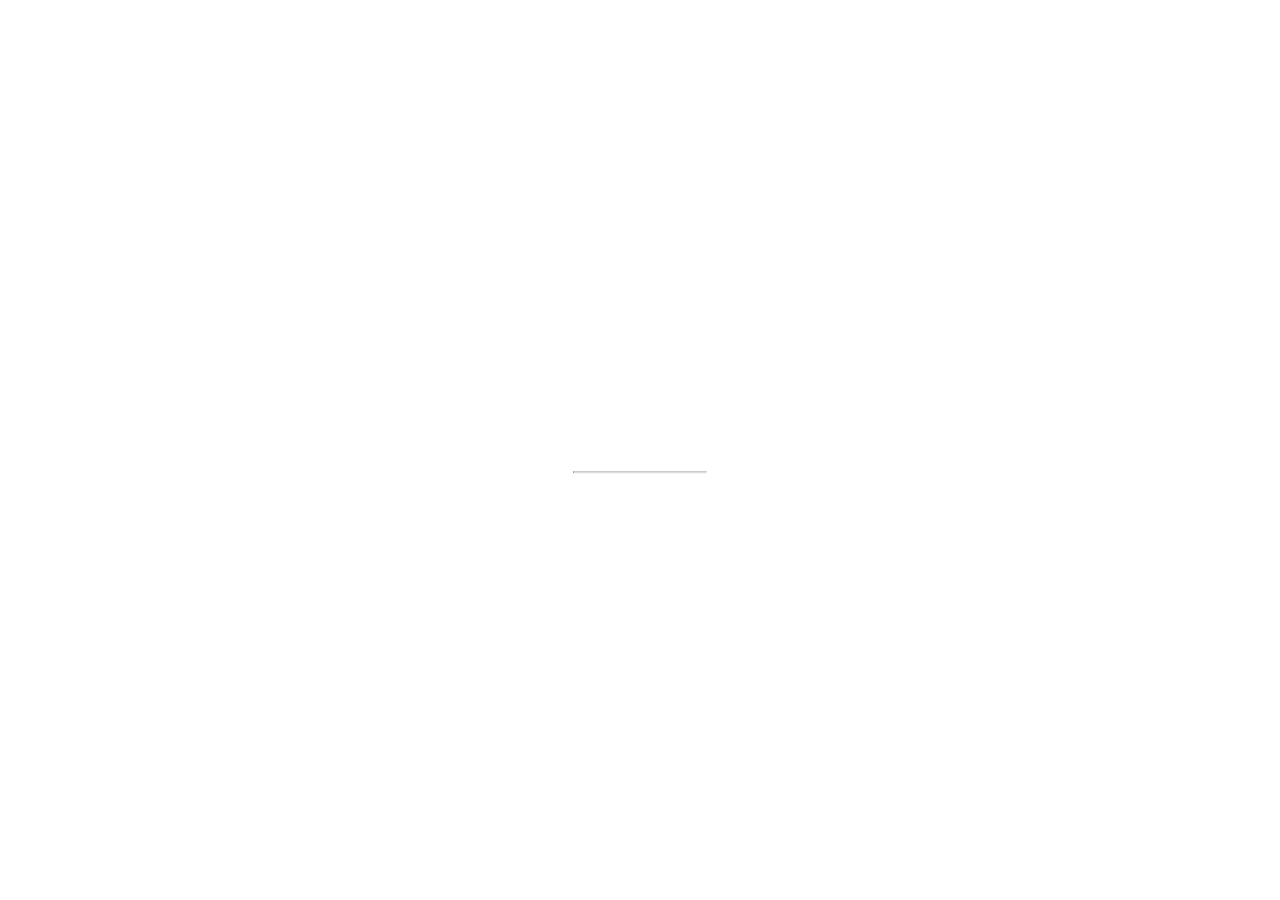
==== index.html @ bf096173 "First Version After Deploy Now Issues" ====
<!DOCTYPE html>
<html>
<style>
body, html {
  height: 100%;
  margin: 0;
}

.bgimg {
  background-image: url('https://coolwallpapers.me/picsup/2813041-nature-trees-forest-bridge-vintage___retro-vintage-wallpapers.jpg');
  height: 100%;
  background-position: center;
  background-size: cover;
  position: relative;
  color: white;
  font-family: "Courier New", Courier, monospace;
  font-size: 25px;
}

.topleft {
  position: absolute;
  top: 0;
  left: 16px;
}

.bottomleft {
  position: absolute;
  bottom: 0;
  left: 16px;
}

.middle {
  position: absolute;
  top: 50%;
  left: 50%;
  transform: translate(-50%, -50%);
  text-align: center;
}

hr {
  margin: auto;
  width: 40%;
}
</style>
<body>

<div class="bgimg">
  <div class="topleft">
    <p>vivekkulthe.com</p>
  </div>
  <div class="middle">
    <h1>COMING SOON</h1>
    <hr>
    <p>35 days left</p>
  </div>
  <div class="bottomleft">
    <p>till then... contact@vivekkulthe.com</p>
  </div>
</div>

</body>
</html>
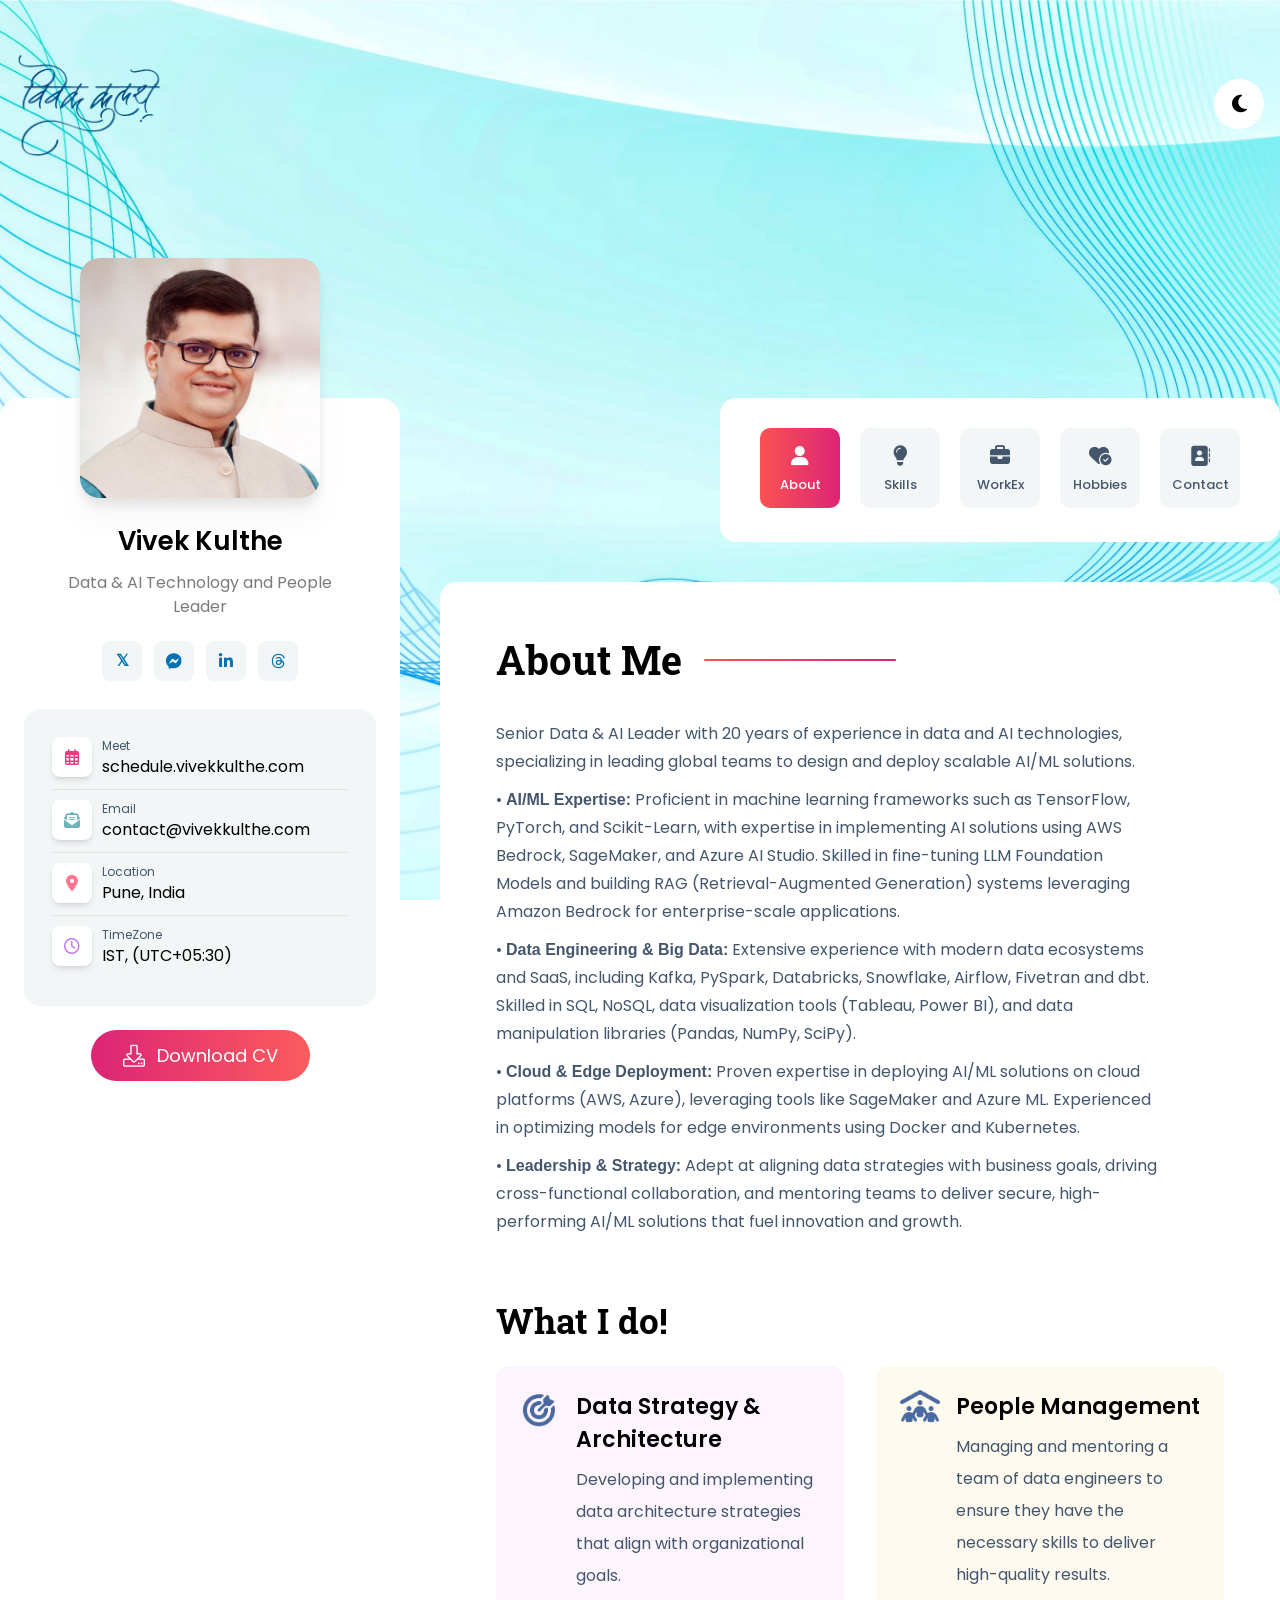
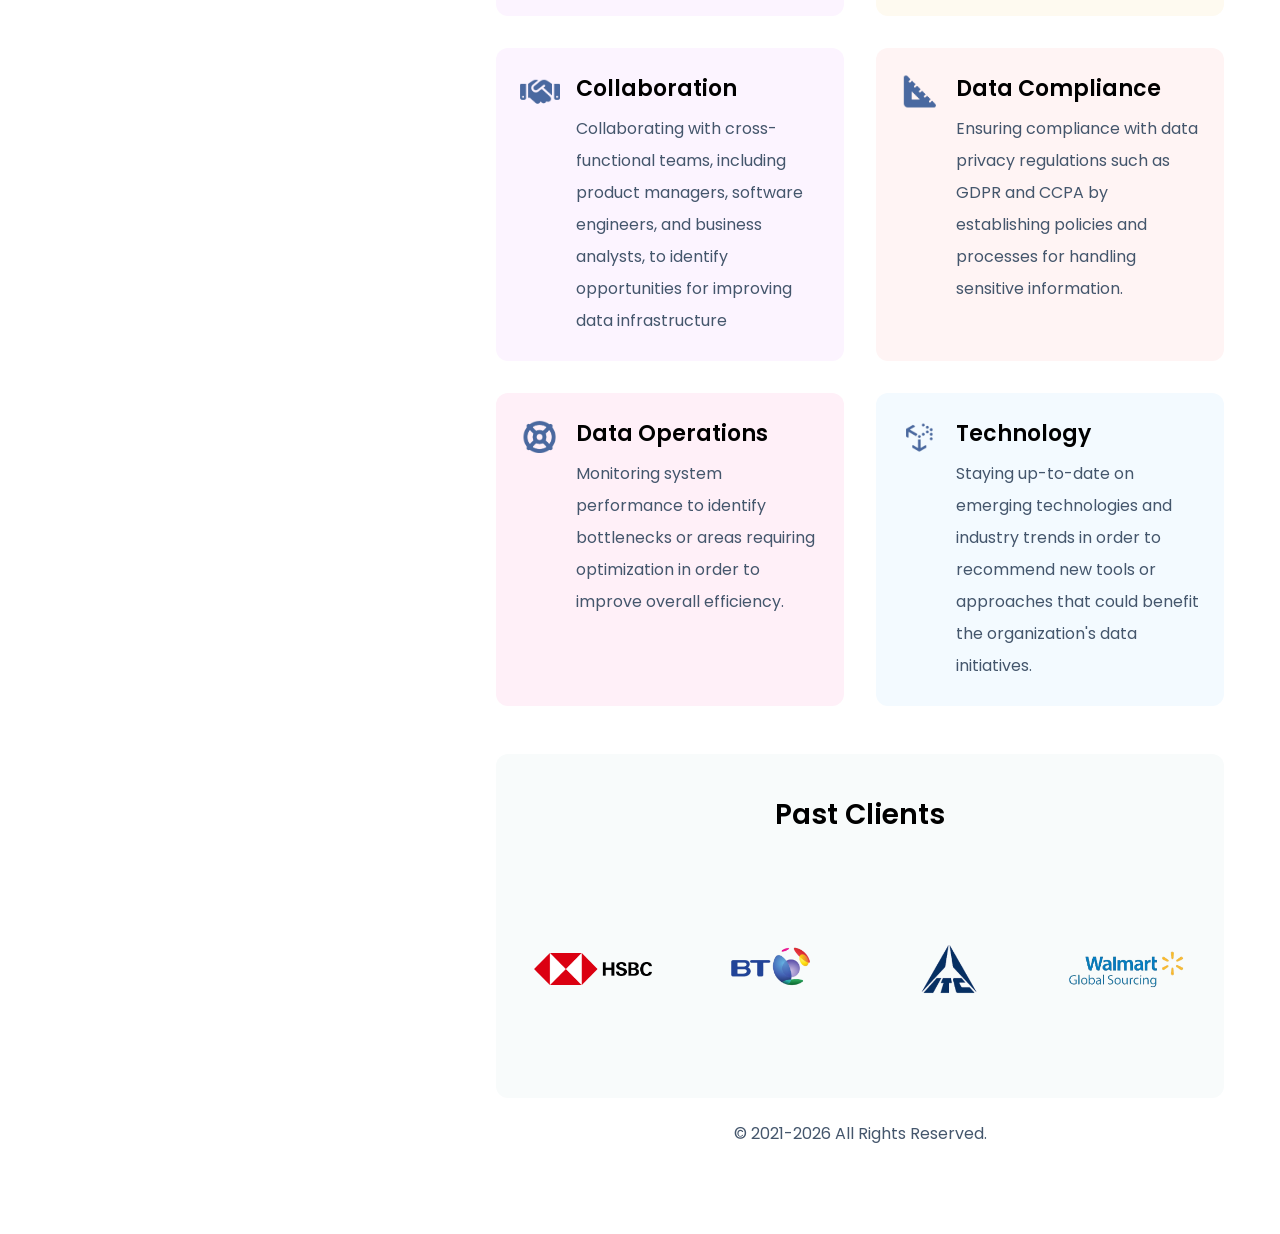
==== commit da463ee8: "wrong files changed" ====
--- a/index.html
+++ b/index.html
@@ -1,62 +1,468 @@
 <!DOCTYPE html>
-<html>
-<style>
-body, html {
-  height: 100%;
-  margin: 0;
-}
-
-.bgimg {
-  background-image: url('https://coolwallpapers.me/picsup/2813041-nature-trees-forest-bridge-vintage___retro-vintage-wallpapers.jpg');
-  height: 100%;
-  background-position: center;
-  background-size: cover;
-  position: relative;
-  color: white;
-  font-family: "Courier New", Courier, monospace;
-  font-size: 25px;
-}
-
-.topleft {
-  position: absolute;
-  top: 0;
-  left: 16px;
-}
-
-.bottomleft {
-  position: absolute;
-  bottom: 0;
-  left: 16px;
-}
-
-.middle {
-  position: absolute;
-  top: 50%;
-  left: 50%;
-  transform: translate(-50%, -50%);
-  text-align: center;
-}
-
-hr {
-  margin: auto;
-  width: 40%;
-}
-</style>
+<html lang="en">
+
+<head>
+    <!-- Google tag (gtag.js) -->
+    <script async src="https://www.googletagmanager.com/gtag/js?id=G-Y4G8QSVCS0"></script>
+    <script>
+      window.dataLayer = window.dataLayer || [];
+      function gtag(){dataLayer.push(arguments);}
+      gtag('js', new Date());
+
+      gtag('config', 'G-Y4G8QSVCS0');
+    </script>
+
+<!-- commom meta tag -->
+    <meta charset="UTF-8" />
+    <meta http-equiv="X-UA-Compatible" content="IE=edge" />
+    <meta name="viewport" content="width=device-width, initial-scale=1.0" />
+    <link rel="shortcut icon" href="./images/logo/faveicon.svg" type="image/x-icon">
+    <!--=== fontaswesome ===-->
+    <link rel="stylesheet" href="./assets/fontaswesome/css/all.min.css" />
+    <link rel="stylesheet" href="./assets/fontaswesome/css/fontawesome.min.css" />
+    <link rel="preconnect" href="https://fonts.googleapis.com" />
+    <link rel="preconnect" href="https://fonts.gstatic.com" crossorigin />
+    <link
+        href="https://fonts.googleapis.com/css2?family=Poppins:ital,wght@0,200;0,300;0,400;0,500;0,600;0,700;1,400;1,500;1,600&family=Roboto+Slab:wght@300;400;500;600;700&display=swap"
+        rel="stylesheet" />
+    <!-- slick -->
+    <link rel="stylesheet" type="text/css" href="./css/vendor/slick.css" />
+    <!--=== main css ===-->
+    <link rel="stylesheet" href="./css/tailwind.css" />
+    <link rel="stylesheet" href="./css/custom.css" />
+    <title>About - Vivek Kulthe</title>
+
+    <script>
+        // On page load or when changing themes, best to add inline in `head` to avoid FOUC
+        if (localStorage.getItem("color-theme") === "dark" || (!("color-theme" in localStorage) && window.matchMedia("(prefers-color-scheme: dark)").matches)) {
+            document.documentElement.classList.add("dark");
+        } else {
+            document.documentElement.classList.remove("dark");
+        }
+    </script>
+</head>
+
 <body>
-
-<div class="bgimg">
-  <div class="topleft">
-    <p>vivekkulthe.com</p>
-  </div>
-  <div class="middle">
-    <h1>COMING SOON</h1>
-    <hr>
-    <p>35 days left</p>
-  </div>
-  <div class="bottomleft">
-    <p>till then... contact@vivekkulthe.com</p>
-  </div>
-</div>
-
+    <!-- PRELOADER -->
+    <div id="preloader">
+        <div class="loader_line"></div>
+    </div>
+    <!-- /PRELOADER -->
+
+    <div class="bg-homeBg dark:bg-homeBg-dark min-h-screen bg-no-repeat bg-center bg-cover bg-fixed md:pb-16 w-full">
+        <div class="section-bg">
+            <div class="w-full flex justify-between px-4">
+                <!-- website Logo -->
+                <a href="/">
+                    <img width="148" height="105" src="./images/logo/logo.png" alt="logo" />
+                    <!-- <img src="./images/logo/logo.png" alt="logo" /> -->
+                </a>
+                <div class="flex items-center">
+                    <!-- dark and light mode toggle -->
+                    <button id="theme-toggle" type="button" class="dark-light-btn">
+                        <i id="theme-toggle-dark-icon" class="fa-solid text-xl fa-moon hidden"></i>
+                        <i id="theme-toggle-light-icon" class="fa-solid fa-sun text-xl hidden"></i>
+                    </button>
+                    <!-- mobile toggle button -->
+                    <button id="menu-toggle" type="button" class="menu-toggle-btn">
+                        <i id="menu-toggle-open-icon" class="fa-solid fa-bars text-xl "></i>
+                        <i id="menu-toggle-close-icon" class="fa-solid fa-xmark text-xl hidden  "></i>
+                    </button>
+                </div>
+            </div>
+        </div>
+
+        <!-- mobile menu start -->
+        <nav id="navbar" class="hidden lg:hidden">
+            <ul
+                class="block rounded-b-[20px] shadow-md absolute left-0 top-20 z-[22222222222222] w-full bg-white dark:bg-[#1d1d1d]">
+                <li>
+                    <a class="mobile-menu-items-active" href="./aboutOne.html">
+                        <span class="mr-2 text-xl">
+                            <i class="fa-solid fa-user"></i>
+                        </span>About </a>
+                </li>
+                <li>
+                    <a class="mobile-menu-items" href="./resumeOne.html">
+                        <span class="mr-2 text-xl">
+                            <i class="fa-solid fa-lightbulb"></i>
+                        </span>Skills </a>
+                </li>
+                <li>
+                    <a class="mobile-menu-items" href="./portfiloOne.html">
+                        <span class="mr-2 text-xl">
+                            <i class="fas fa-briefcase"></i>
+                        </span>WorkEx </a>
+                </li>
+                <li>
+                    <a class="mobile-menu-items" href="./blogOne.html">
+                        <span class="mr-2 text-xl">
+                            <i class="fa-solid fa-heart-circle-check"></i>
+                        </span>Hobbies </a>
+                </li>
+                <li>
+                    <a class="mobile-menu-items" href="./contactOne.html">
+                        <span class="mr-2 text-xl">
+                            <i class="fa-solid fa-address-book"></i>
+                        </span> Contact </a>
+                </li>
+            </ul>
+        </nav>
+        <!-- mobile menu end -->
+
+        <div class="container grid grid-cols-12 md:gap-10 justify-between lg:mt-[220px]">
+            <!-- sidber personal info -->
+            <div class="col-span-12 lg:col-span-4 hidden lg:block h-screen sticky top-44">
+                <div
+                    class="w-full mb-6 lg:mb-0 mx-auto relative bg-white text-center dark:bg-[#111111] px-6 rounded-[20px] mt-[180px] md:mt-[220px] lg:mt-0">
+                    <!-- profile image -->
+                    <img src="./images/about/avatar.png"
+                        class="w-[240px] absolute left-[50%] transform -translate-x-[50%] h-[240px] drop-shadow-xl mx-auto rounded-[20px] -mt-[140px]"
+                        alt="about" />
+                        <div class="pt-[100px] pb-8">
+                            <h1 class="mt-6 mb-1 text-[26px] font-semibold dark:text-white"> Vivek Kulthe </h1>
+                            <h3
+                                class="mb-4 text-[#7B7B7B] inline-block dark:bg-[#1D1D1D] px-5 py-1.5 rounded-lg dark:text-[#A6A6A6]">
+                                Data & AI Technology and People Leader</h3>
+                            <div class="flex justify-center space-x-3">
+                                
+                                <!-- twitter icon and link -->
+                                <a href="https://twitter.com/intent/tweet?screen_name=vivekkulthe" target="_blank" rel="noopener noreferrer">
+                                    <span class="socialbtn text-[#0072b1]">
+                                        <b>𝕏</b><!-- <i class="fa-brands fa-twitter"></i> -->
+                                    </span>
+                                </a>
+                                <!-- dribbble icon and link -->
+                                <a href="https://www.messenger.com/t/100075102113642" target="_blank" rel="noopener noreferrer">
+                                    <span class="socialbtn text-[#0072b1]">
+                                        <i class="fa-brands fa-facebook-messenger"></i>
+                                    </span>
+                                </a>
+                                <!-- linkedin icon and link -->
+                                <a href="https://www.linkedin.com/in/vivekkulthe/" target="_blank" rel="noopener noreferrer">
+                                    <span class="socialbtn text-[#0072b1]">
+                                        <i class="fa-brands fa-linkedin-in"></i>
+                                    </span>
+                                </a>
+                                <!-- facebook icon and link -->
+                                <a href="https://www.threads.net/@vivek.kulthe" target="_blank" rel="noopener noreferrer">
+                                    <span class="socialbtn text-[#0072b1]">
+                                        <i class="fa-brands fa-threads"></i>
+                                    </span>
+                                </a>
+                            </div>
+    
+                            <div class="p-7 rounded-2xl mt-7 bg-[#F3F6F6] dark:bg-[#1D1D1D]">
+                                <div class="flex border-b border-[#E3E3E3] dark:border-[#3D3A3A] pb-2.5">
+                                    <span class="socialbtn bg-white dark:bg-black text-[#E93B81] shadow-md">
+                                        <i class="fa-regular fa-calendar-days"></i>
+                                    </span>
+                                    <div class="text-left ml-2.5">
+                                        <p class="text-xs text-[#44566C] dark:text-[#A6A6A6]"> Meet </p>
+                                        <p class="dark:text-white">schedule.vivekkulthe.com</p>
+                                    </div>
+                                </div>
+                                <div class="flex border-b border-[#E3E3E3] dark:border-[#3D3A3A] py-2.5">
+                                    <span class="socialbtn bg-white dark:bg-black text-[#6AB5B9] shadow-md">
+                                        <i class="fa-solid fa-envelope-open-text"></i>
+                                    </span>
+                                    <div class="text-left ml-2.5">
+                                        <p class="text-xs text-[#44566C] dark:text-[#A6A6A6]"> Email </p>
+                                        <p class="dark:text-white">contact@vivekkulthe.com</p>
+                                    </div>
+                                </div>
+                                <div class="flex border-b border-[#E3E3E3] dark:border-[#3D3A3A] py-2.5">
+                                    <span class="socialbtn bg-white dark:bg-black text-[#FD7590] shadow-md">
+                                        <i class="fa-solid fa-location-dot"></i>
+                                    </span>
+                                    <div class="text-left ml-2.5">
+                                        <p class="text-xs text-[#44566C] dark:text-[#A6A6A6]"> Location </p>
+                                        <p class="dark:text-white">Pune, India</p>
+                                    </div>
+                                </div>
+                                <div class="flex py-2.5">
+                                    <span class="socialbtn bg-white dark:bg-black text-[#C17CEB] shadow-md">
+                                        <i class="fa-regular fa-clock"></i>
+                                    </span>
+                                    <div class="text-left ml-2.5">
+                                        <p class="text-xs text-[#44566C] dark:text-[#A6A6A6]"> TimeZone </p>
+                                        <p class="dark:text-white">IST, (UTC+05:30)</p>
+                                    </div>
+                                </div>
+                            </div>
+        <!-- personal infomation end-->
+                        <!-- dowanload button -->
+                        <a href="https://vivekkulthe.com/resume/Resume_Vivek_Kulthe_Data_Technology_Leader.pdf">
+                            <button class="dowanload-btn">
+                            <img class="mr-3" src="./images/icons/dowanload.png" alt="icon" /> Download CV </button></a>
+                    </div>
+                </div>
+            </div>
+            <div class="col-span-12 lg:col-span-8">
+                <!-- header for mobile devices start -->
+                <header
+                    class="lg:w-[560px] h-[144px] hidden lg:block p-[30px] ml-auto mb-10 rounded-[16px] bg-white dark:bg-[#111111]">
+                    <nav class="hidden lg:block">
+                        <ul class="flex">
+                            <li> <a class="menu-active" href="./aboutOne.html">
+                                    <span class="text-xl mb-1">
+                                        <i class="fa-solid fa-user"></i>
+                                    </span> About </a></li>
+                            <li> <a class="menu-item" href="./resumeOne.html">
+                                    <span class="text-xl mb-1">
+                                        <i class="fa-solid fa-lightbulb"></i>
+                                    </span> Skills </a></li>
+                            <li> <a class="menu-item" href="./portfiloOne.html">
+                                    <span class="text-xl mb-1">
+                                        <i class="fas fa-briefcase"></i>
+                                    </span> WorkEx </a></li>
+                            <li><a class="menu-item" href="./blogOne.html">
+                                    <span class="text-xl mb-1">
+                                        <i class="fa-solid fa-heart-circle-check"></i>
+                                    </span> Hobbies </a></li>
+                            <li> <a class="menu-item" href="./contactOne.html">
+                                    <span class="text-xl mb-1">
+                                        <i class="fa-solid fa-address-book"></i>
+                                    </span> Contact </a></li>
+                        </ul>
+                    </nav>
+                </header>
+                <!-- header for mobile devices end -->
+
+                <!-- about me section start -->
+                <div>
+                    <div class="lg:rounded-2xl bg-white dark:bg-[#111111]">
+                        <div class="pt-12 md:py-12 px-2 sm:px-5 md:px-10 lg:px-14">
+                            <!-- about page title -->
+                            <h2 class="after-effect after:left-52">About Me</h2>
+                            <!-- personal info for mobile devices start -->
+                            <div class="lg:hidden">
+                                <div
+                                    class="w-full mb-6 lg:mb-0 mx-auto relative bg-white text-center dark:bg-[#111111] px-6 rounded-[20px] mt-[180px] md:mt-[220px] lg:mt-0">
+                                    <!-- profile image  -->
+                                    <img src="./images/about/avatar.png"
+                                        class="w-[240px] absolute left-[50%] transform -translate-x-[50%] h-[240px] drop-shadow-xl mx-auto rounded-[20px] -mt-[140px]"
+                                        alt="about" />
+                                    <div class="pt-[100px] pb-8">
+                                        <h2 class="mt-6 mb-1 text-[26px] font-semibold dark:text-white"> Vivek Kulthe
+                                        </h2>
+                                        <h3
+                                            class="mb-4 text-[#7B7B7B] inline-block dark:bg-[#1D1D1D] px-5 py-1.5 rounded-lg dark:text-[#A6A6A6]">
+                                            Senior Leader - Data Analytics & Engineering </h3>
+
+                                        <div class="flex justify-center space-x-3">
+                                            
+                                            <!-- twitter icon and link -->
+                                            <a href="https://twitter.com/intent/tweet?screen_name=vivekkulthe" target="_blank" rel="noopener noreferrer">
+                                                <span class="socialbtn text-[#0072b1]">
+                                                    <b>𝕏</b><!-- <i class="fa-brands fa-twitter"></i> -->
+                                                </span>
+                                            </a>
+                                            <!-- dribbble icon and link -->
+                                            <a href="https://www.messenger.com/t/100075102113642" target="_blank" rel="noopener noreferrer">
+                                                <span class="socialbtn text-[#0072b1]">
+                                                    <i class="fa-brands fa-facebook-messenger"></i>
+                                                </span>
+                                            </a>
+                                            <!-- linkedin icon and link -->
+                                            <a href="https://www.linkedin.com/in/vivekkulthe/" target="_blank"
+                                                rel="noopener noreferrer">
+                                                <span class="socialbtn text-[#0072b1]">
+                                                    <i class="fa-brands fa-linkedin-in"></i>
+                                                </span>
+                                            </a>
+                                            <!-- facebook icon and link -->
+                                            <a href="https://www.threads.net/@vivek.kulthe" target="_blank"
+                                                rel="noopener noreferrer">
+                                                <span class="socialbtn text-[#0072b1]">
+                                                    <i class="fa-brands fa-threads"></i>
+                                                </span>
+                                            </a>
+                                        </div>
+
+                                        <!-- personal info start -->
+                                        <div class="p-7 rounded-2xl mt-7 bg-[#F3F6F6] dark:bg-[#1D1D1D]">
+                                            <div class="flex border-b border-[#E3E3E3] dark:border-[#3D3A3A] pb-2.5">
+                                                <span class="socialbtn bg-white dark:bg-black text-[#E93B81] shadow-md">
+                                                    <i class="fa-regular fa-calendar-days"></i>
+                                                </span>
+                                                <div class="text-left ml-2.5">
+                                                    <p class="text-xs text-[#44566C] dark:text-[#A6A6A6]"> Meet </p>
+                                                    <p class="dark:text-white">schedule.vivekkulthe.com</p>
+                                                </div>
+                                            </div>
+
+                                            <div class="flex border-b border-[#E3E3E3] dark:border-[#3D3A3A] py-2.5">
+                                                <span class="socialbtn bg-white dark:bg-black text-[#6AB5B9] shadow-md">
+                                                    <i class="fa-solid fa-envelope-open-text"></i>
+                                                </span>
+                                                <div class="text-left ml-2.5">
+                                                    <p class="text-xs text-[#44566C] dark:text-[#A6A6A6]"> Email </p>
+                                                    <p class="dark:text-white">contact@vivekkulthe.com</p>
+                                                </div>
+                                            </div>
+
+                                            <div class="flex border-b border-[#E3E3E3] dark:border-[#3D3A3A] py-2.5">
+                                                <span class="socialbtn bg-white dark:bg-black text-[#FD7590] shadow-md">
+                                                    <i class="fa-solid fa-location-dot"></i>
+                                                </span>
+                                                <div class="text-left ml-2.5">
+                                                    <p class="text-xs text-[#44566C] dark:text-[#A6A6A6]"> Location </p>
+                                                    <p class="dark:text-white">Pune, India</p>
+                                                </div>
+                                            </div>
+
+                                            <div class="flex py-2.5">
+                                                <span class="socialbtn bg-white dark:bg-black text-[#C17CEB] shadow-md">
+                                                    <i class="fa-regular fa-clock"></i>
+                                                </span>
+                                                <div class="text-left ml-2.5">
+                                                    <p class="text-xs text-[#44566C] dark:text-[#A6A6A6]"> TimeZone </p>
+                                                    <p class="dark:text-white">IST, (UTC+05:30)</p>
+                                                </div>
+                                            </div>
+                                        </div>
+                                        <!-- personal info end -->
+
+                                        <!-- dowanload button -->
+                                        <a href="./images/Resume_Vivek_Kulthe.pdf">
+                                            <button class="dowanload-btn">
+                                            <img class="mr-3" src="./images/icons/dowanload.png" alt="icon" /> Download
+                                            CV
+                                        </button></a>
+                                    </div>
+                                </div>
+                            </div>
+                            <!-- personal info for mobile devices end -->
+
+                            <div class="lg:grid grid-cols-12 md:gap-10 pt-4 md:pt-[30px] items-center hidden">
+                                <div class="col-span-12 space-y-2.5">
+                                    <div class="lg:mr-16">
+                                        <p class="text-[#44566c] dark:text-color-910 leading-7">Senior Data & AI Leader with 20 years of experience in data and AI technologies, specializing in leading global teams to design and deploy scalable AI/ML solutions.</p>
+                                        <p class="text-[#44566c] leading-7 mt-2.5 dark:text-color-910">• <b>AI/ML Expertise:</b> Proficient in machine learning frameworks such as TensorFlow, PyTorch, and Scikit-Learn, with expertise in implementing AI solutions using AWS Bedrock, SageMaker, and Azure AI Studio. Skilled in fine-tuning LLM Foundation Models and building RAG (Retrieval-Augmented Generation) systems leveraging Amazon Bedrock for enterprise-scale applications.</p>
+                                        <p class="text-[#44566c] leading-7 mt-2.5 dark:text-color-910">• <b>Data Engineering & Big Data:</b> Extensive experience with modern data ecosystems and SaaS, including Kafka, PySpark, Databricks, Snowflake, Airflow, Fivetran and dbt. Skilled in SQL, NoSQL, data visualization tools (Tableau, Power BI), and data manipulation libraries (Pandas, NumPy, SciPy).</p>
+                                        <p class="text-[#44566c] leading-7 mt-2.5 dark:text-color-910">• <b>Cloud & Edge Deployment:</b> Proven expertise in deploying AI/ML solutions on cloud platforms (AWS, Azure), leveraging tools like SageMaker and Azure ML. Experienced in optimizing models for edge environments using Docker and Kubernetes.</p>
+                                        <p class="text-[#44566c] leading-7 mt-2.5 dark:text-color-910">• <b>Leadership & Strategy:</b> Adept at aligning data strategies with business goals, driving cross-functional collaboration, and mentoring teams to deliver secure, high-performing AI/ML solutions that fuel innovation and growth.</p>
+                                    </div>
+                                    <div></div>
+                                </div>
+                            </div>
+                        </div>
+
+                        <!-- what i do section start -->
+                        <div class="pb-12 px-2 sm:px-5 md:px-10 lg:px-14">
+                            <h3 class="text-[35px] dark:text-white font-bold font-robotoSlab pb-5"> What I do! </h3>
+                            <div class="grid gap-8 grid-cols-1 md:grid-cols-2 xl:grid-cols-2">
+                                <div class="about-box bg-[#fcf4ff] dark:bg-transparent">
+                                    <img class="w-10 h-10 object-contain block" src="./images/icons/icon.svg"
+                                        alt="icon" />
+                                    <div class="space-y-2">
+                                        <h3 class="dark:text-white text-[22px] font-semibold">Data Strategy & Architecture</h3>
+                                        <p class="leading-8 text-gray-lite dark:text-[#A6A6A6]">Developing and implementing data architecture strategies that align with organizational goals.</p>
+                                    </div>
+                                </div>
+
+                                <div class="about-box bg-[#fefaf0] dark:bg-transparent">
+                                    <img class="w-10 h-10 object-contain block" src="./images/icons/icon1.svg"
+                                        alt="icon" />
+                                    <div class="space-y-2">
+                                        <h3 class="dark:text-white text-[22px] font-semibold">People Management</h3>
+                                        <p class="leading-8 text-gray-lite dark:text-[#A6A6A6]">Managing and mentoring a team of data engineers to ensure they have the necessary skills to deliver high-quality results.</p>
+                                    </div>
+                                </div>
+
+                                <div class="about-box bg-[#fcf4ff] dark:bg-transparent">
+                                    <img class="w-10 h-10 object-contain block" src="./images/icons/icon2.svg"
+                                        alt="icon" />
+                                    <div class="space-y-2">
+                                        <h3 class="dark:text-white text-[22px] font-semibold">Collaboration</h3>
+                                        <p class="leading-8 text-gray-lite dark:text-[#A6A6A6]">Collaborating with cross-functional teams, including product managers, software engineers, and business analysts, to identify opportunities for improving data infrastructure</p>
+                                    </div>
+                                </div>
+
+                                <div class="about-box bg-[#fff4f4] dark:bg-transparent">
+                                    <img class="w-10 h-10 object-contain block" src="./images/icons/icon3.svg"
+                                        alt="icon" />
+                                    <div class="space-y-2">
+                                        <h3 class="dark:text-white text-[22px] font-semibold">Data Compliance</h3>
+                                        <p class="leading-8 text-gray-lite dark:text-[#A6A6A6]">Ensuring compliance with data privacy regulations such as GDPR and CCPA by establishing policies and processes for handling sensitive information.</p>
+                                    </div>
+                                </div>
+
+                                <div class="about-box bg-[#fff0f8] dark:bg-transparent">
+                                    <img class="w-10 h-10 object-contain block" src="./images/icons/icon4.svg"
+                                        alt="icon" />
+                                    <div class="space-y-2">
+                                        <h3 class="dark:text-white text-[22px] font-semibold">Data Operations</h3>
+                                        <p class="leading-8 text-gray-lite dark:text-[#A6A6A6]">Monitoring system performance to identify bottlenecks or areas requiring optimization in order to improve overall efficiency.</p>
+                                    </div>
+                                </div>
+
+                                <div class="about-box bg-[#f3faff] dark:bg-transparent">
+                                    <img class="w-10 h-10 object-contain block" src="./images/icons/icon5.svg"
+                                        alt="icon" />
+                                    <div class="space-y-2">
+                                        <h3 class="dark:text-white text-[22px] font-semibold">Technology</h3>
+                                        <p class="leading-8 text-gray-lite dark:text-[#A6A6A6]">Staying up-to-date on emerging technologies and industry trends in order to recommend new tools or approaches that could benefit the organization's data initiatives.</p>
+                                    </div>
+                                </div>
+                            </div>
+                        </div>
+
+                        <!-- what i do section start -->
+                        <div class="px-2 sm:px-5 md:px-10 lg:px-14">
+                            <div class="bg-[#F8FBFB] dark:bg-[#0D0D0D] max-w-full h-auto py-10 rounded-xl">
+                                <h3 class="text-center dark:text-white text-6xl mb-3 font-semibold">Past Clients </h3>
+                                <!-- slider and slider items -->
+                                <div class="slickOne text-center px-2 pt-8">
+                                    <div>
+                                        <img class="overflow-hidden brand-img" src="./images/slider/brand.png"
+                                            alt="brand icon" />
+                                    </div>
+                                    <div>
+                                        <img class="overflow-hidden brand-img" src="./images/slider/brand1.png"
+                                            alt="brand icon" />
+                                    </div>
+                                    <div>
+                                        <img class="overflow-hidden brand-img" src="./images/slider/brand2.png"
+                                            alt="brand icon" />
+                                    </div>
+                                    <div>
+                                        <img class="overflow-hidden brand-img" src="./images/slider/brand3.png"
+                                            alt="brand icon" />
+                                    </div>
+                                    <div>
+                                        <img class="overflow-hidden brand-img" src="./images/slider/brand4.png"
+                                            alt="brand icon" />
+                                    </div>
+                                    <div>
+                                        <img class="overflow-hidden brand-img" src="./images/slider/brand5.png"
+                                            alt="brand icon" />
+                                    </div>
+                                </div>
+                                <!-- slider and slider items end -->
+                            </div>
+                        </div>
+
+                        <!-- footer start -->
+                        <footer class="overflow-hidden rounded-b-2xl" style="background: transparent">
+                            <p class="text-center py-6 text-gray-lite dark:text-color-910"> © 2021-<script>document.write(/\d{4}/.exec(Date())[0])</script> All Rights Reserved. </p>
+                        </footer>
+                        <!-- footer section end -->
+                    </div>
+                </div>
+                <!-- about me section start -->
+            </div>
+        </div>
+    </div>
+    <!-- End bgHomeBg -->
+
+
+    <!--==== js =====-->
+    <script src="./js/vendor/jquary.min.js"></script>
+    <script src="./js/vendor/slick.js"></script>
+    <!-- main js -->
+    <script src="./js/main.js"></script>
 </body>
-</html>
+
+</html>
--- a/css/custom.css
+++ b/css/custom.css
@@ -0,0 +1,331 @@
+@import url("https://fonts.googleapis.com/css2?family=Poppins:wght@300;400;500;600;700;800;900&family=Roboto+Slab:wght@300;400;500;600;700;800;900&display=swap");
+
+html {
+	font-family: "Poppins", sans-serif;
+}
+
+/* modal */
+.modal {
+	max-width: 800px !important;
+}
+
+/* width */
+.scrollbarLight::-webkit-scrollbar,
+.scrollbarDark::-webkit-scrollbar {
+	width: 10px;
+	height: 10px;
+}
+
+/* Track */
+.scrollbarLight::-webkit-scrollbar-track {
+	border-radius: 100vh;
+	background: #e9e3e3;
+}
+
+/* Handle */
+.scrollbarLight::-webkit-scrollbar-thumb {
+	background: #797979;
+	border-radius: 100vh;
+	border: 5px solid #9c9fa1;
+}
+
+/* Handle on hover */
+.scrollbarLight::-webkit-scrollbar-thumb:hover {
+	background: #cfd0d3;
+}
+
+/* Hide scrollbar for Chrome, Safari and Opera */
+.no-scrollbar::-webkit-scrollbar {
+	display: none;
+}
+
+/* Hide scrollbar for IE, Edge and Firefox */
+.no-scrollbar {
+	-ms-overflow-style: none;
+	/* IE and Edge */
+	scrollbar-width: none;
+	/* Firefox */
+}
+
+/* Track */
+.scrollbarDark::-webkit-scrollbar-track {
+	border-radius: 100vh;
+	background: #000000;
+}
+
+/* Handle */
+.scrollbarDark::-webkit-scrollbar-thumb {
+	background: #000000;
+	border-radius: 100vh;
+	border: 5px solid #4f4f4f;
+}
+
+/* Handle on hover */
+.scrollbarLight::-webkit-scrollbar-thumb:hover {
+	background: #111111;
+}
+
+.linked {
+	color: white !important;
+}
+/* input remove auto fill background */
+input:-webkit-autofill,
+input:-webkit-autofill:hover,
+input:-webkit-autofill:focus {
+	-webkit-text-fill-color: gray;
+	/* -webkit-box-shadow: 0 0 0px 1000px transparent inset; */
+	transition: background-color 5000s ease-in-out 0s;
+	background: none !important;
+}
+/* active color */
+.is-active {
+	color: #fa5252 !important;
+}
+/* slider img */
+.slick-slide {
+	padding: 30px;
+}
+.fillter-btn.is-checked {
+	color: #fa5252;
+}
+.mymix {
+	min-height: 50vh;
+	margin-left: -10px;
+	margin-right: -10px;
+}
+.three-col .isotop-item,
+.three-col .grid-sizer {
+	width: 33.33%;
+	padding: 0 10px;
+}
+.two-col .isotop-item,
+.two-col .grid-sizer {
+	width: 50%;
+	padding: 0 10px;
+}
+@media (max-width: 1199px) {
+	.three-col .isotop-item,
+	.three-col .grid-sizer {
+		width: 50%;
+	}
+}
+@media (max-width: 576px) {
+	.three-col .isotop-item,
+	.three-col .grid-sizer,
+	.two-col .isotop-item,
+	.two-col .grid-size {
+		width: 100%;
+	}
+}
+.three-col .isotop-item > div,
+.two-col .isotop-item > div {
+	margin-bottom: 20px;
+}
+.brand-img {
+	max-width: 100% !important;
+	width: auto !important;
+	height: auto !important;
+	overflow: hidden;
+	text-align: center;
+}
+/* owl-carousel */
+.owl-carousel .owl-stage {
+	display: flex;
+	align-items: center;
+}
+
+.owl-carousel .owl-stage .owl-item {
+	padding: 20px 30px;
+}
+
+.fix {
+	display: none;
+}
+
+.close {
+	position: absolute;
+	top: -12.5px;
+	right: -12.5px;
+	display: block;
+	width: 30px;
+	height: 30px;
+	text-indent: -9999px;
+	background-size: contain;
+	background-repeat: no-repeat;
+	background-position: center center;
+	width: 50px !important;
+	height: 50px !important;
+	top: -20px !important;
+	right: -20px !important;
+	border-radius: 50%;
+}
+
+.close-light {
+	background-image: url(../images/icons/closelight.jpg);
+}
+
+.close-dark {
+	background-image: url(../images/icons/closeDark.png);
+}
+
+.modal a.close-modal {
+	display: none;
+}
+
+/* preloader */
+
+#preloader {
+	position: fixed;
+	left: 0;
+	top: 0;
+	height: 100vh;
+	width: 100%;
+	z-index: 999999999999999999;
+	display: flex;
+}
+
+#preloader:before,
+#preloader:after {
+	content: "";
+	position: absolute;
+	left: 0;
+	top: 0;
+	width: 50%;
+	height: 100%;
+	z-index: -1;
+	background-color: #000;
+	-webkit-transition: all 0.3s ease 0s;
+	-o-transition: all 0.3s ease 0s;
+	transition: all 0.3s ease 0s;
+}
+
+#preloader:after {
+	left: auto;
+	right: 0;
+}
+
+#preloader .loader_line {
+	margin: auto;
+	width: 1px;
+	height: 250px;
+	position: relative;
+	overflow: hidden;
+	-webkit-transition: all 0.8s ease 0s;
+	-o-transition: all 0.8s ease 0s;
+	transition: all 0.8s ease 0s;
+}
+
+.loader_line:before {
+	content: "";
+	position: absolute;
+	left: 0;
+	top: 50%;
+	width: 1px;
+	height: 0%;
+	-webkit-transform: translateY(-50%);
+	-ms-transform: translateY(-50%);
+	-o-transform: translateY(-50%);
+	transform: translateY(-50%);
+	background-color: #fff;
+	-webkit-animation: lineheight 1000ms ease-in-out 0s forwards;
+	-o-animation: lineheight 1000ms ease-in-out 0s forwards;
+	animation: lineheight 1000ms ease-in-out 0s forwards;
+}
+
+.loader_line:after {
+	content: "";
+	position: absolute;
+	left: 0;
+	top: 0;
+	width: 1px;
+	height: 100%;
+	background-color: #999999;
+	-webkit-transform: translateY(-100%);
+	-ms-transform: translateY(-100%);
+	-o-transform: translateY(-100%);
+	transform: translateY(-100%);
+	-webkit-animation: lineround 1200ms linear 0s infinite;
+	-o-animation: lineround 1200ms linear 0s infinite;
+	animation: lineround 1200ms linear 0s infinite;
+	animation-delay: 2000ms;
+}
+
+@keyframes lineheight {
+	0% {
+		height: 0%;
+	}
+
+	100% {
+		height: 100%;
+	}
+}
+
+@keyframes lineround {
+	0% {
+		-webkit-transform: translateY(-100%);
+		-ms-transform: translateY(-100%);
+		-o-transform: translateY(-100%);
+		transform: translateY(-100%);
+	}
+
+	100% {
+		-webkit-transform: translateY(200%);
+		-ms-transform: translateY(200%);
+		-o-transform: translateY(200%);
+		transform: translateY(200%);
+	}
+}
+.portfolio_list {
+	min-height: 50vh;
+}
+/*hiding all*/
+.preloaded .loader_line:after {
+	opacity: 0;
+}
+
+.preloaded .loader_line {
+	opacity: 0;
+	height: 100% !important;
+}
+
+.preloaded:before,
+.preloaded:after {
+	-webkit-animation: preloadedzero 300ms ease-in-out 500ms forwards;
+	-o-animation: preloadedzero 300ms ease-in-out 500ms forwards;
+	animation: preloadedzero 300ms ease-in-out 500ms forwards;
+}
+
+@keyframes preloadedzero {
+	0% {
+		width: 50%;
+	}
+
+	100% {
+		width: 0%;
+	}
+}
+/* media queries */
+@media only screen and (max-width: 992px) {
+	.close {
+		top: -45px !important;
+		right: 5px !important;
+		width: 40px !important;
+		height: 40px !important;
+	}
+}
+
+.jquery-modal.blocker {
+	z-index: 9999999999;
+}
+.close {
+	filter: invert(0.9);
+	transition: 0.3s;
+}
+.close:hover {
+	filter: invert(1);
+}
+@media only screen and (min-width: 1700px) {
+	.scroll-hide-1700 {
+		overflow: hidden;
+	}
+}
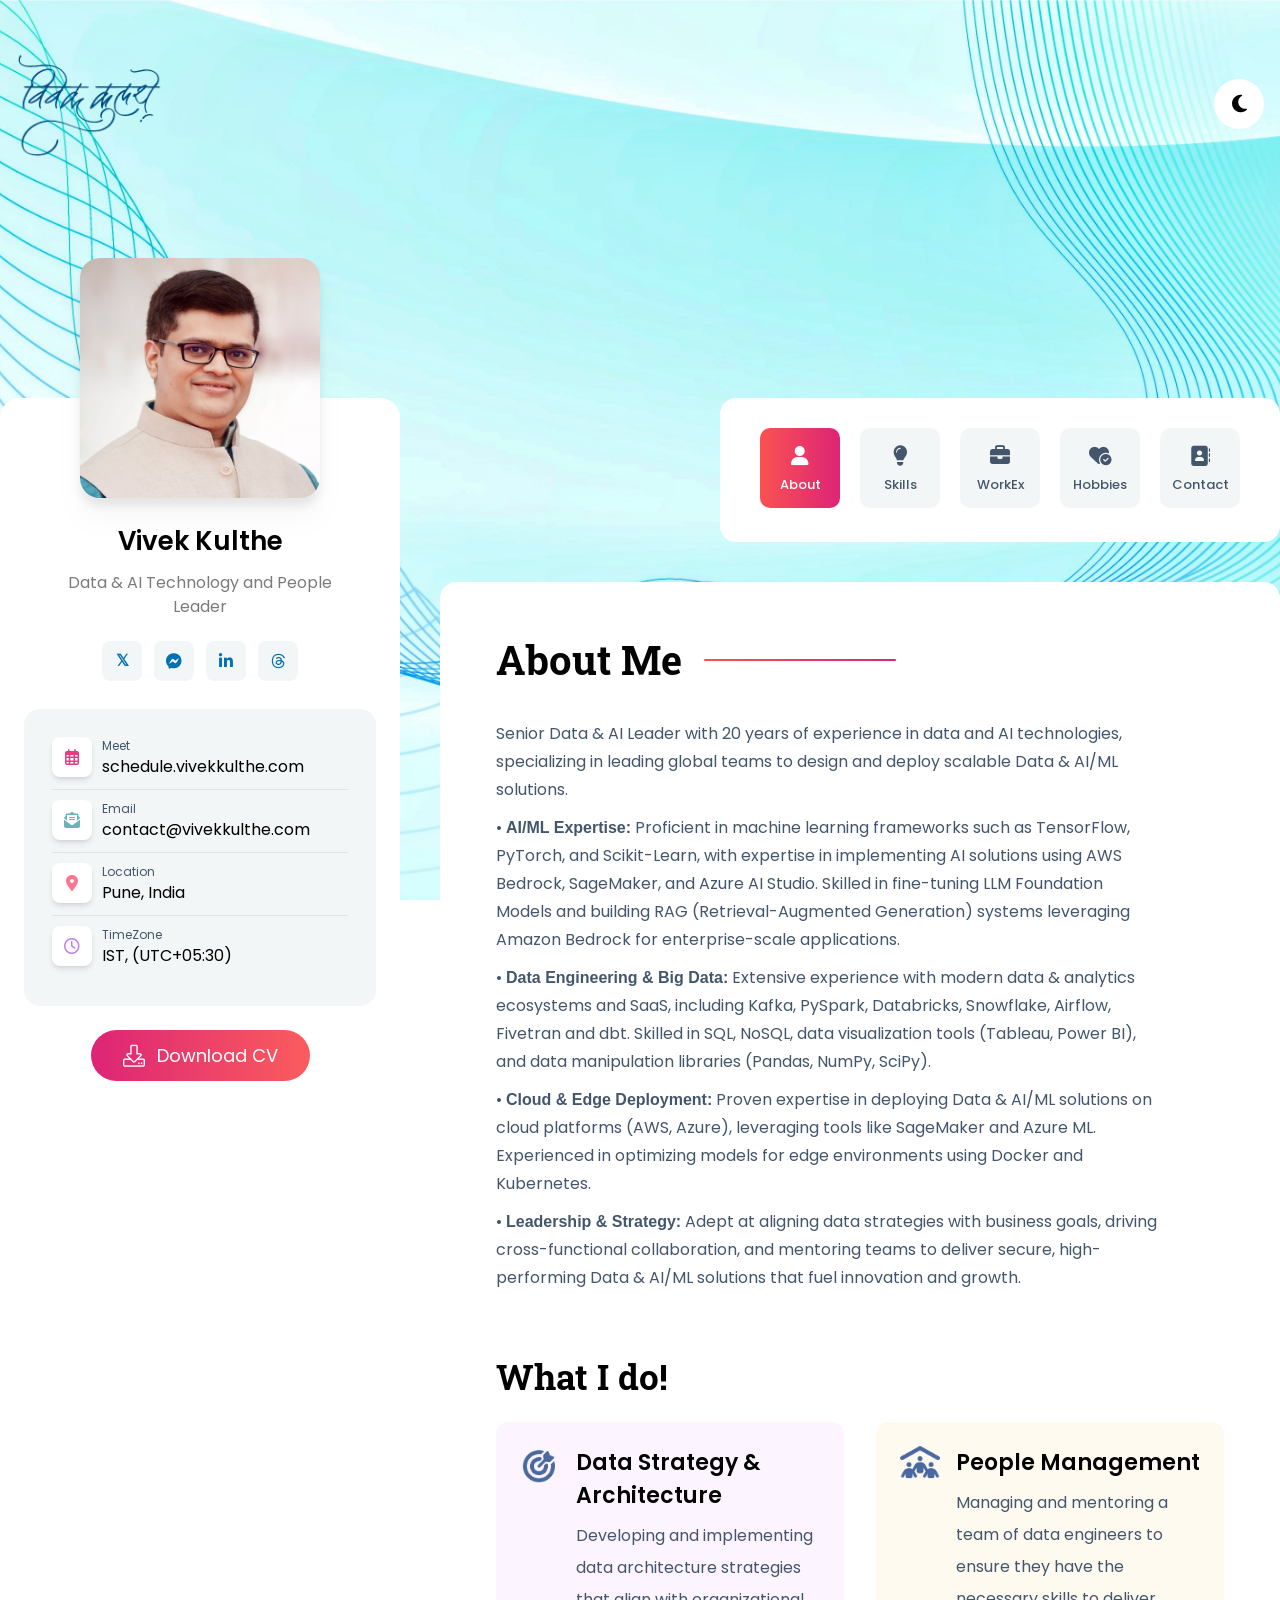
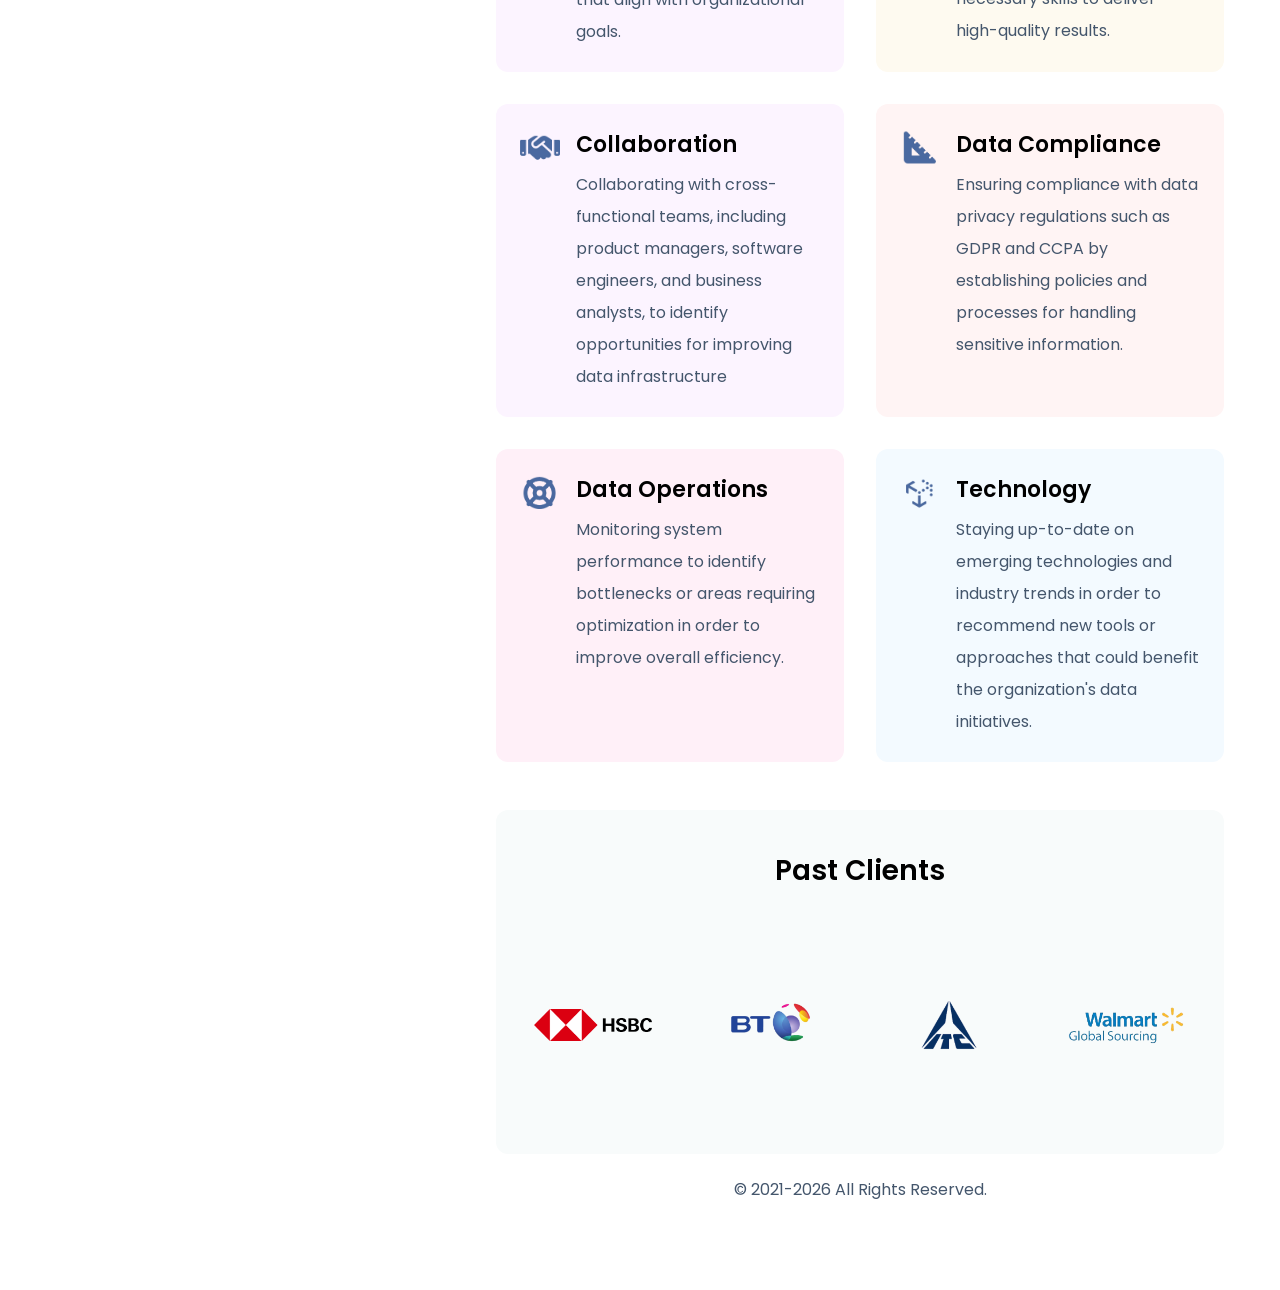
==== commit 8bfd2533: "updated summary" ====
--- a/index.html
+++ b/index.html
@@ -338,11 +338,11 @@
                             <div class="lg:grid grid-cols-12 md:gap-10 pt-4 md:pt-[30px] items-center hidden">
                                 <div class="col-span-12 space-y-2.5">
                                     <div class="lg:mr-16">
-                                        <p class="text-[#44566c] dark:text-color-910 leading-7">Senior Data & AI Leader with 20 years of experience in data and AI technologies, specializing in leading global teams to design and deploy scalable AI/ML solutions.</p>
+                                        <p class="text-[#44566c] dark:text-color-910 leading-7">Senior Data & AI Leader with 20 years of experience in data and AI technologies, specializing in leading global teams to design and deploy scalable Data & AI/ML solutions.</p>
                                         <p class="text-[#44566c] leading-7 mt-2.5 dark:text-color-910">• <b>AI/ML Expertise:</b> Proficient in machine learning frameworks such as TensorFlow, PyTorch, and Scikit-Learn, with expertise in implementing AI solutions using AWS Bedrock, SageMaker, and Azure AI Studio. Skilled in fine-tuning LLM Foundation Models and building RAG (Retrieval-Augmented Generation) systems leveraging Amazon Bedrock for enterprise-scale applications.</p>
-                                        <p class="text-[#44566c] leading-7 mt-2.5 dark:text-color-910">• <b>Data Engineering & Big Data:</b> Extensive experience with modern data ecosystems and SaaS, including Kafka, PySpark, Databricks, Snowflake, Airflow, Fivetran and dbt. Skilled in SQL, NoSQL, data visualization tools (Tableau, Power BI), and data manipulation libraries (Pandas, NumPy, SciPy).</p>
-                                        <p class="text-[#44566c] leading-7 mt-2.5 dark:text-color-910">• <b>Cloud & Edge Deployment:</b> Proven expertise in deploying AI/ML solutions on cloud platforms (AWS, Azure), leveraging tools like SageMaker and Azure ML. Experienced in optimizing models for edge environments using Docker and Kubernetes.</p>
-                                        <p class="text-[#44566c] leading-7 mt-2.5 dark:text-color-910">• <b>Leadership & Strategy:</b> Adept at aligning data strategies with business goals, driving cross-functional collaboration, and mentoring teams to deliver secure, high-performing AI/ML solutions that fuel innovation and growth.</p>
+                                        <p class="text-[#44566c] leading-7 mt-2.5 dark:text-color-910">• <b>Data Engineering & Big Data:</b> Extensive experience with modern data & analytics ecosystems and SaaS, including Kafka, PySpark, Databricks, Snowflake, Airflow, Fivetran and dbt. Skilled in SQL, NoSQL, data visualization tools (Tableau, Power BI), and data manipulation libraries (Pandas, NumPy, SciPy).</p>
+                                        <p class="text-[#44566c] leading-7 mt-2.5 dark:text-color-910">• <b>Cloud & Edge Deployment:</b> Proven expertise in deploying Data & AI/ML solutions on cloud platforms (AWS, Azure), leveraging tools like SageMaker and Azure ML. Experienced in optimizing models for edge environments using Docker and Kubernetes.</p>
+                                        <p class="text-[#44566c] leading-7 mt-2.5 dark:text-color-910">• <b>Leadership & Strategy:</b> Adept at aligning data strategies with business goals, driving cross-functional collaboration, and mentoring teams to deliver secure, high-performing Data & AI/ML solutions that fuel innovation and growth.</p>
                                     </div>
                                     <div></div>
                                 </div>
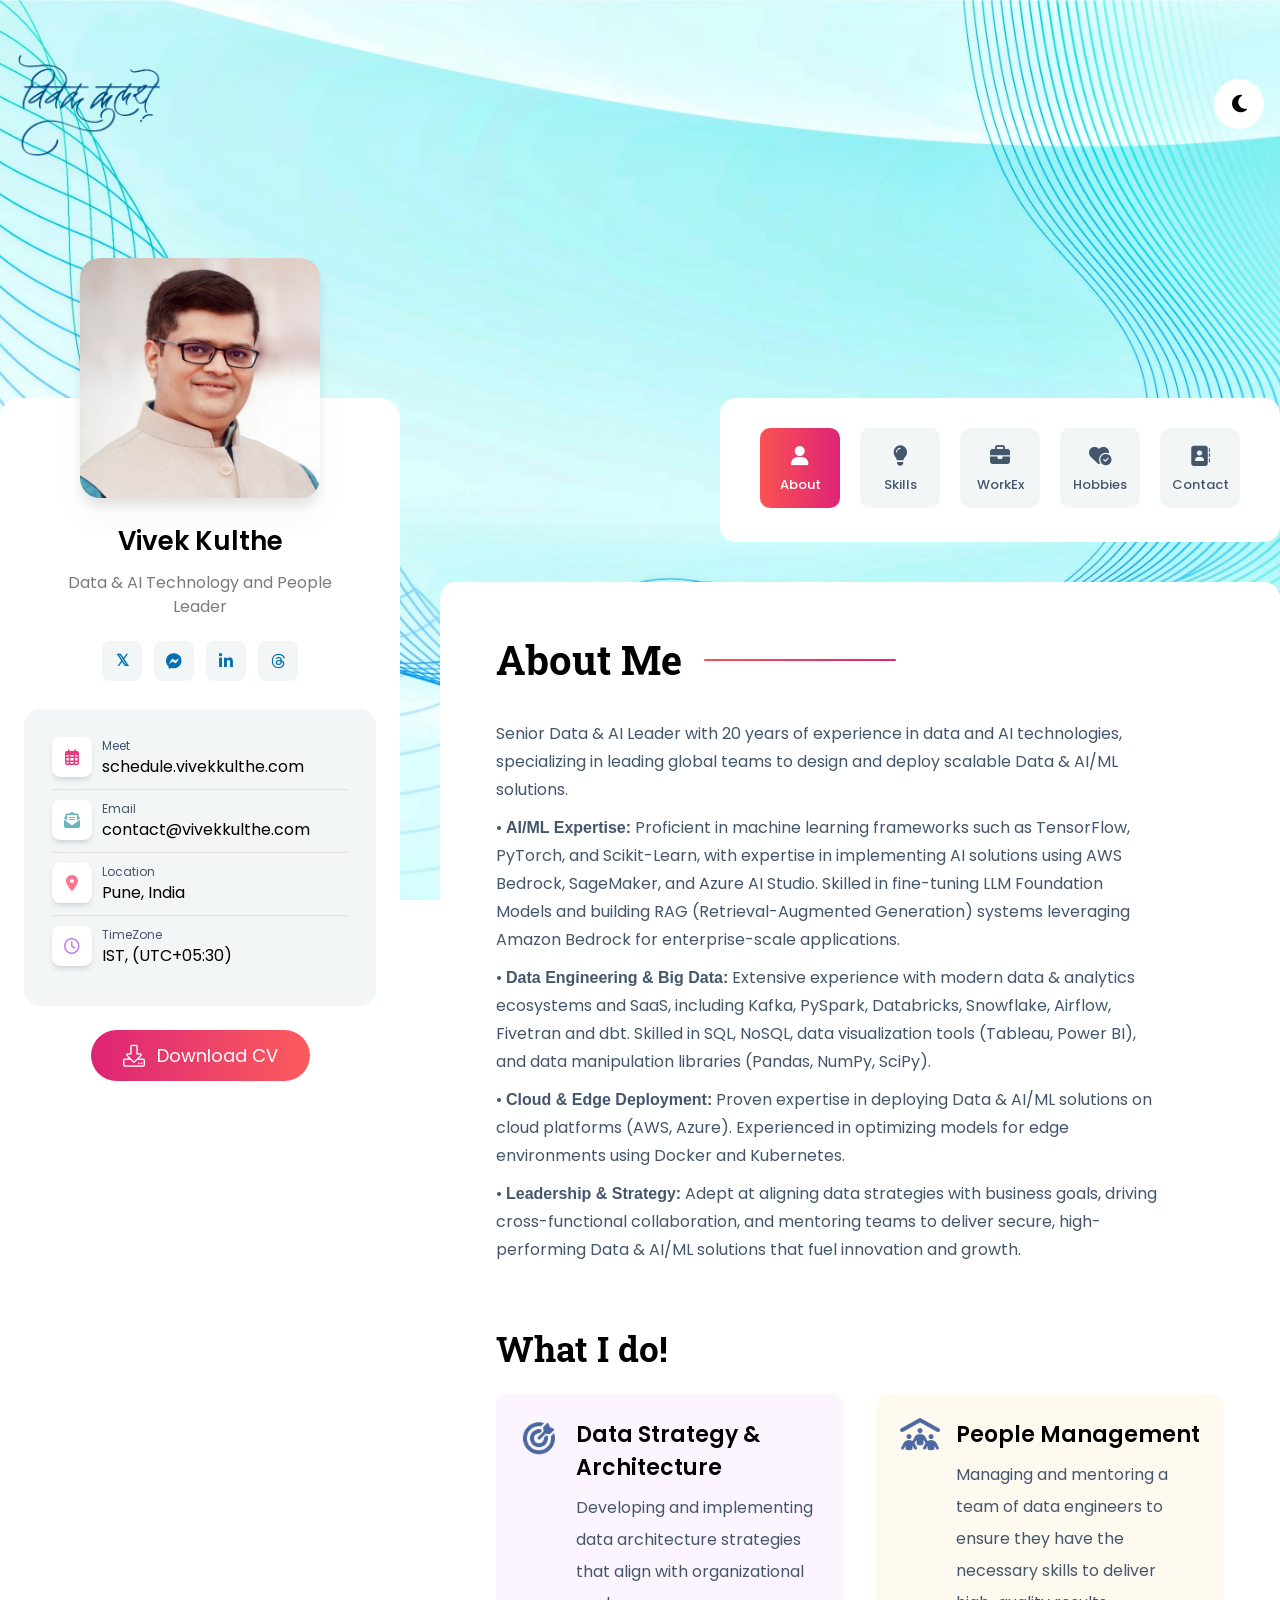
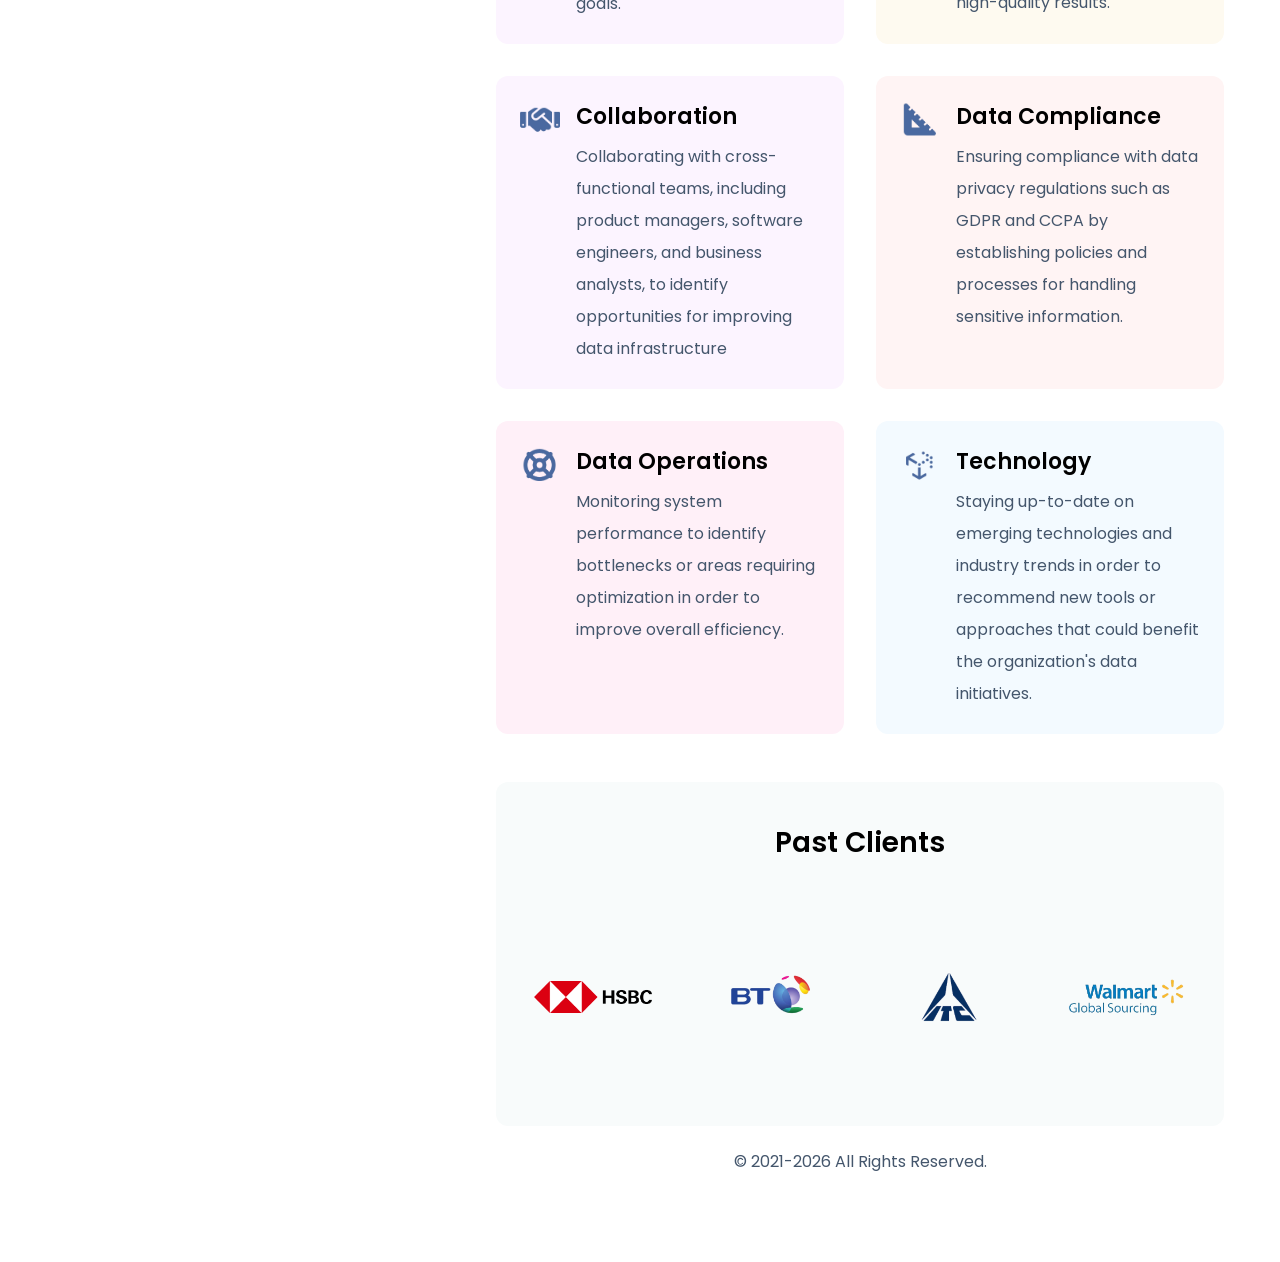
==== commit a5c1023e: "aaa" ====
--- a/index.html
+++ b/index.html
@@ -341,7 +341,7 @@
                                         <p class="text-[#44566c] dark:text-color-910 leading-7">Senior Data & AI Leader with 20 years of experience in data and AI technologies, specializing in leading global teams to design and deploy scalable Data & AI/ML solutions.</p>
                                         <p class="text-[#44566c] leading-7 mt-2.5 dark:text-color-910">• <b>AI/ML Expertise:</b> Proficient in machine learning frameworks such as TensorFlow, PyTorch, and Scikit-Learn, with expertise in implementing AI solutions using AWS Bedrock, SageMaker, and Azure AI Studio. Skilled in fine-tuning LLM Foundation Models and building RAG (Retrieval-Augmented Generation) systems leveraging Amazon Bedrock for enterprise-scale applications.</p>
                                         <p class="text-[#44566c] leading-7 mt-2.5 dark:text-color-910">• <b>Data Engineering & Big Data:</b> Extensive experience with modern data & analytics ecosystems and SaaS, including Kafka, PySpark, Databricks, Snowflake, Airflow, Fivetran and dbt. Skilled in SQL, NoSQL, data visualization tools (Tableau, Power BI), and data manipulation libraries (Pandas, NumPy, SciPy).</p>
-                                        <p class="text-[#44566c] leading-7 mt-2.5 dark:text-color-910">• <b>Cloud & Edge Deployment:</b> Proven expertise in deploying Data & AI/ML solutions on cloud platforms (AWS, Azure), leveraging tools like SageMaker and Azure ML. Experienced in optimizing models for edge environments using Docker and Kubernetes.</p>
+                                        <p class="text-[#44566c] leading-7 mt-2.5 dark:text-color-910">• <b>Cloud & Edge Deployment:</b> Proven expertise in deploying Data & AI/ML solutions on cloud platforms (AWS, Azure). Experienced in optimizing models for edge environments using Docker and Kubernetes.</p>
                                         <p class="text-[#44566c] leading-7 mt-2.5 dark:text-color-910">• <b>Leadership & Strategy:</b> Adept at aligning data strategies with business goals, driving cross-functional collaboration, and mentoring teams to deliver secure, high-performing Data & AI/ML solutions that fuel innovation and growth.</p>
                                     </div>
                                     <div></div>
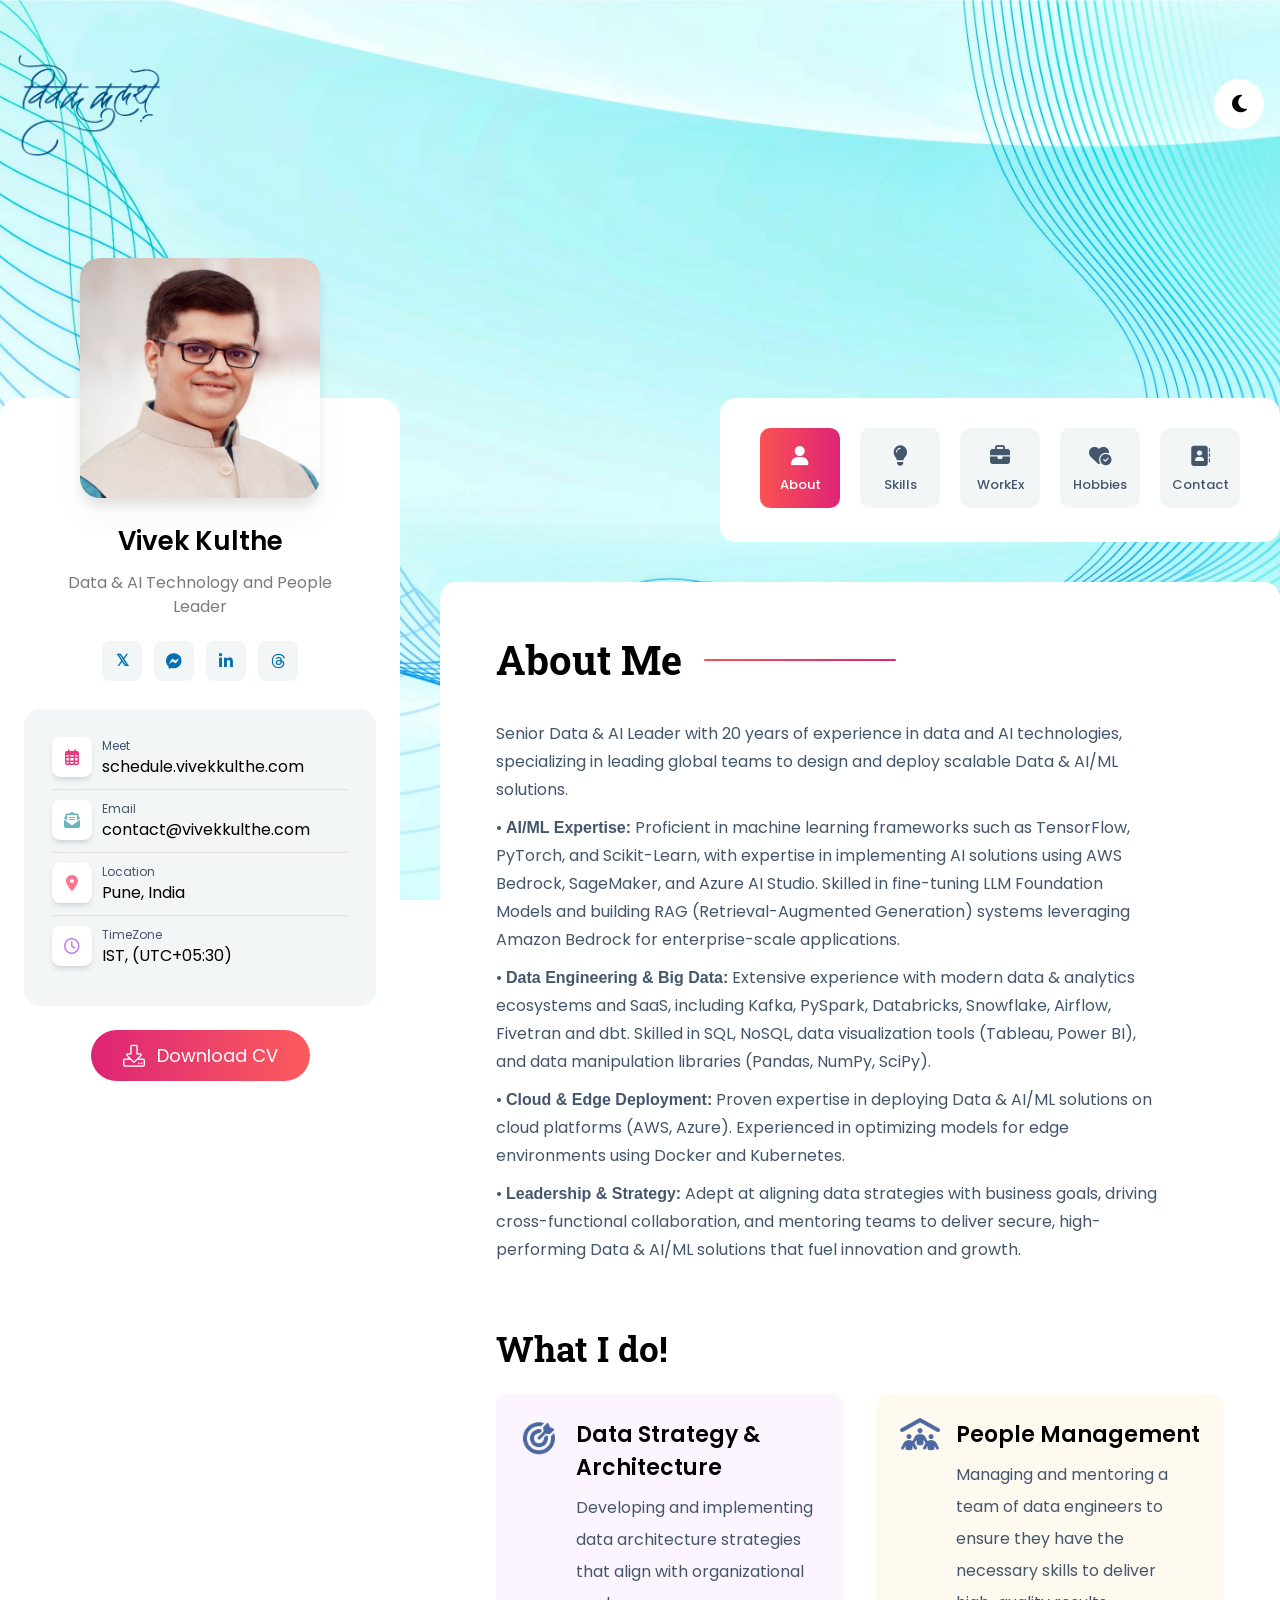
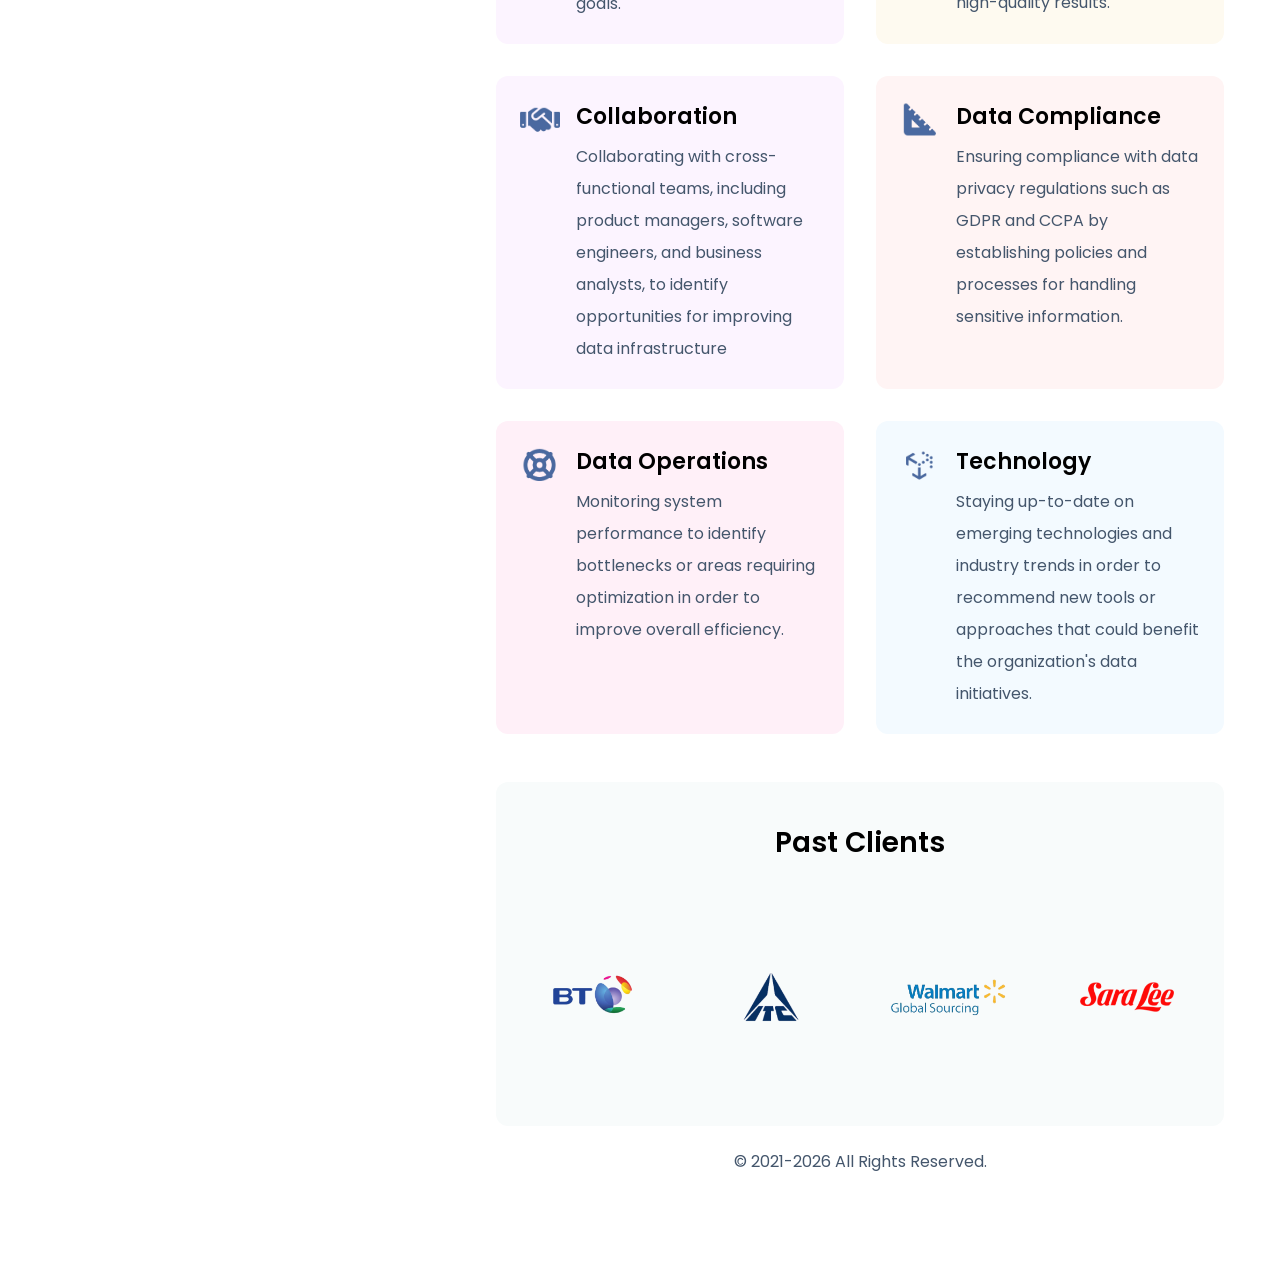
==== commit 13b9e223: "updates resume link" ====
--- a/index.html
+++ b/index.html
@@ -192,7 +192,7 @@
                             </div>
         <!-- personal infomation end-->
                         <!-- dowanload button -->
-                        <a href="https://vivekkulthe.com/resume/Resume_Vivek_Kulthe_Data_Technology_Leader.pdf">
+                        <a href="https://cv.vivekkulthe.com">
                             <button class="dowanload-btn">
                             <img class="mr-3" src="./images/icons/dowanload.png" alt="icon" /> Download CV </button></a>
                     </div>
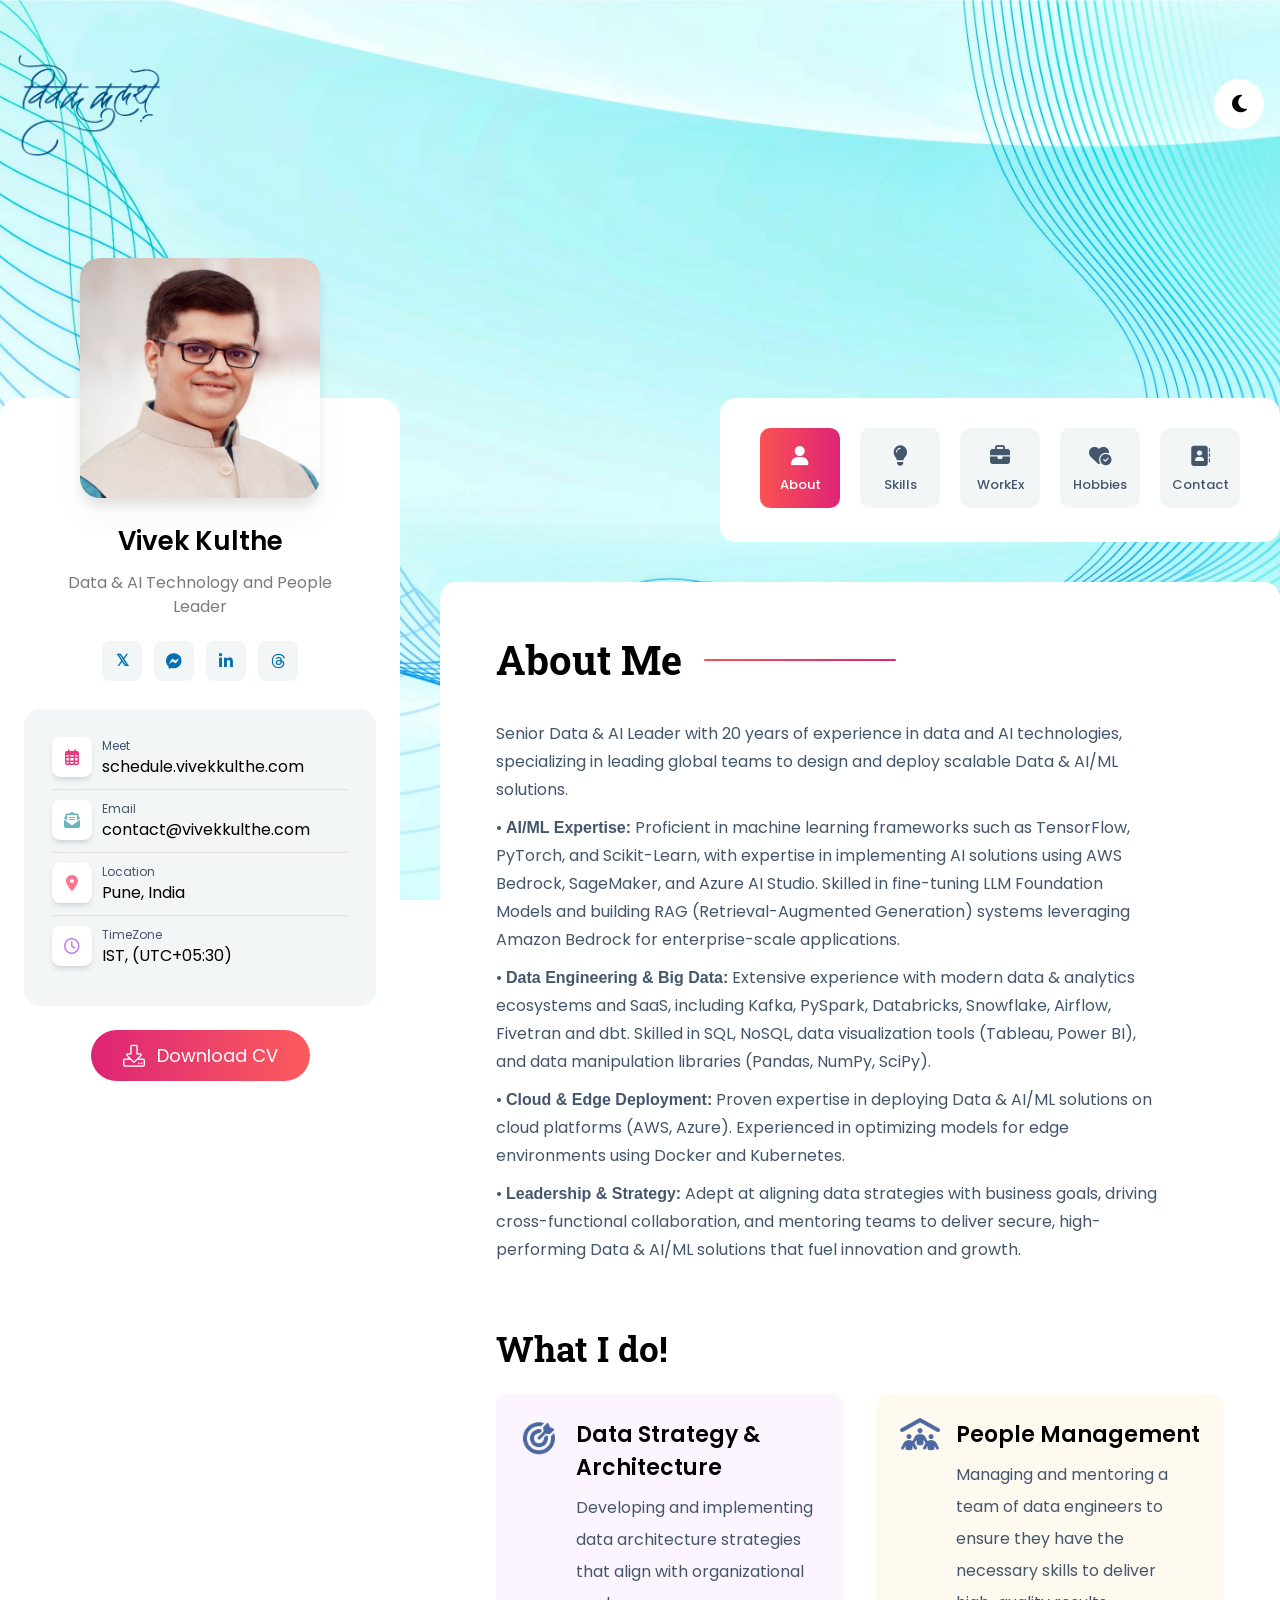
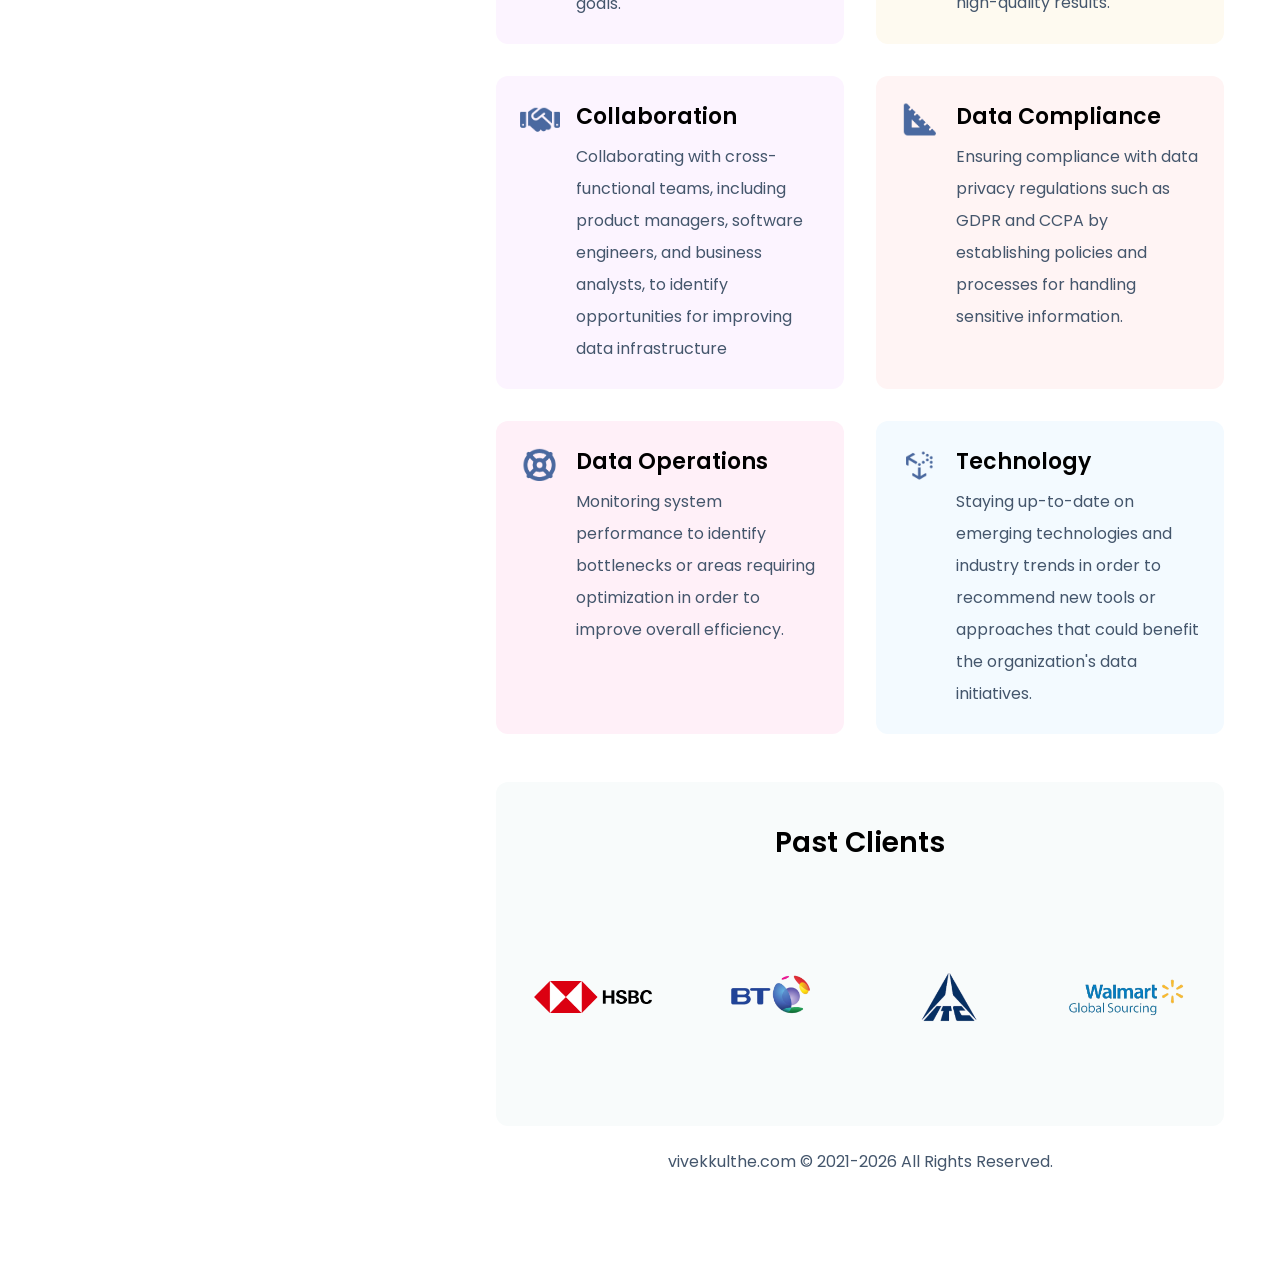
==== commit e4868e87: "june updates" ====
--- a/index.html
+++ b/index.html
@@ -446,7 +446,7 @@
 
                         <!-- footer start -->
                         <footer class="overflow-hidden rounded-b-2xl" style="background: transparent">
-                            <p class="text-center py-6 text-gray-lite dark:text-color-910"> © 2021-<script>document.write(/\d{4}/.exec(Date())[0])</script> All Rights Reserved. </p>
+                            <p class="text-center py-6 text-gray-lite dark:text-color-910"> vivekkulthe.com © 2021-<script>document.write(/\d{4}/.exec(Date())[0])</script> All Rights Reserved. </p>
                         </footer>
                         <!-- footer section end -->
                     </div>
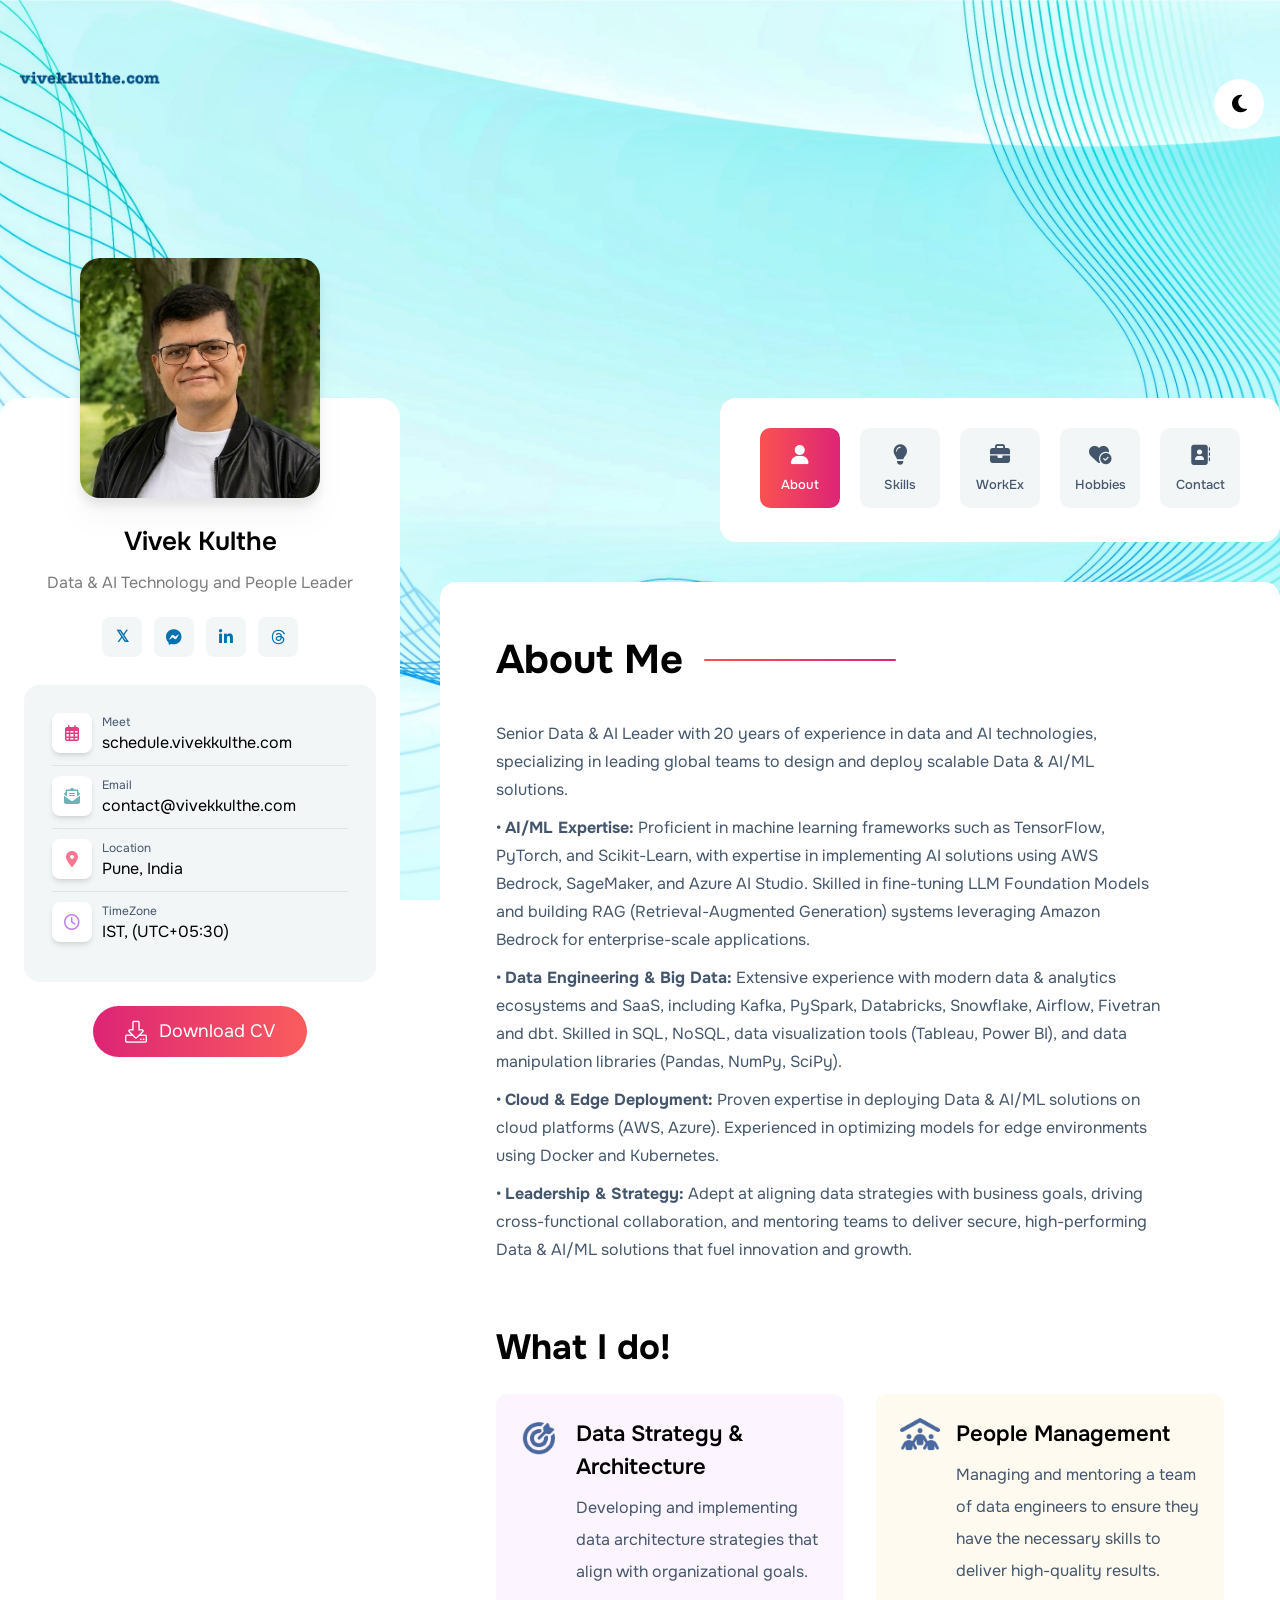
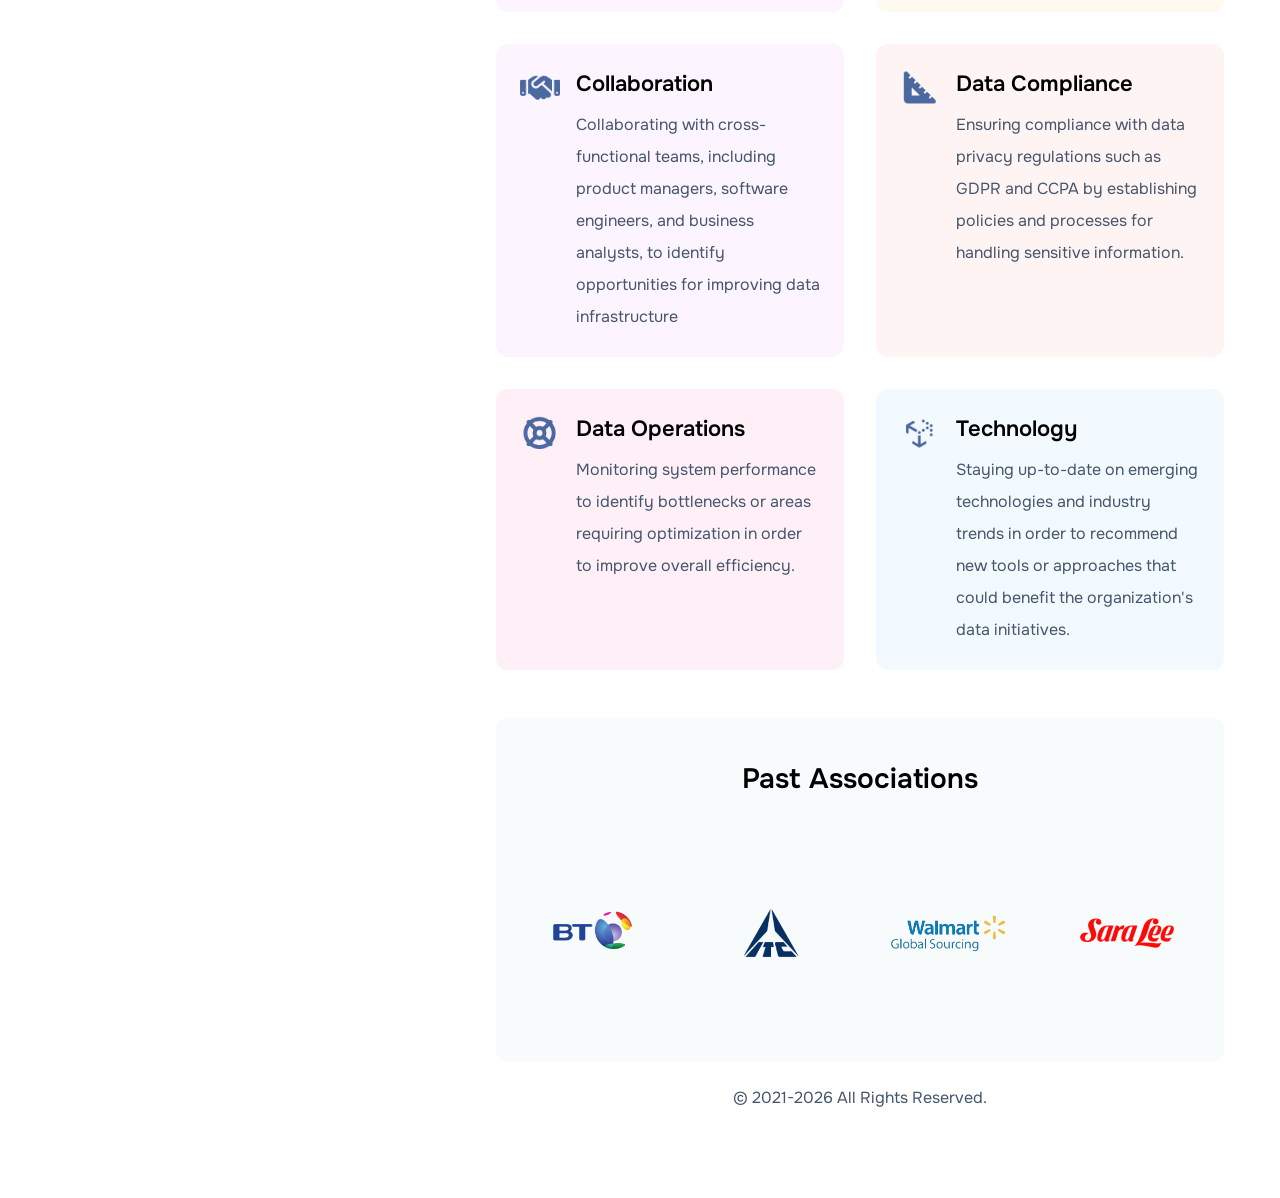
==== commit a95b5e2a: "font update" ====
--- a/index.html
+++ b/index.html
@@ -23,7 +23,7 @@
     <link rel="preconnect" href="https://fonts.googleapis.com" />
     <link rel="preconnect" href="https://fonts.gstatic.com" crossorigin />
     <link
-        href="https://fonts.googleapis.com/css2?family=Poppins:ital,wght@0,200;0,300;0,400;0,500;0,600;0,700;1,400;1,500;1,600&family=Roboto+Slab:wght@300;400;500;600;700&display=swap"
+        href="https://fonts.googleapis.com/css2?family=Onest:ital,wght@0,200;0,300;0,400;0,500;0,600;0,700;1,400;1,500;1,600&family=Roboto+Slab:wght@300;400;500;600;700&display=swap"
         rel="stylesheet" />
     <!-- slick -->
     <link rel="stylesheet" type="text/css" href="./css/vendor/slick.css" />
@@ -412,7 +412,7 @@
                         <!-- what i do section start -->
                         <div class="px-2 sm:px-5 md:px-10 lg:px-14">
                             <div class="bg-[#F8FBFB] dark:bg-[#0D0D0D] max-w-full h-auto py-10 rounded-xl">
-                                <h3 class="text-center dark:text-white text-6xl mb-3 font-semibold">Past Clients </h3>
+                                <h3 class="text-center dark:text-white text-6xl mb-3 font-semibold">Past Associations </h3>
                                 <!-- slider and slider items -->
                                 <div class="slickOne text-center px-2 pt-8">
                                     <div>
@@ -446,7 +446,7 @@
 
                         <!-- footer start -->
                         <footer class="overflow-hidden rounded-b-2xl" style="background: transparent">
-                            <p class="text-center py-6 text-gray-lite dark:text-color-910"> vivekkulthe.com © 2021-<script>document.write(/\d{4}/.exec(Date())[0])</script> All Rights Reserved. </p>
+                            <p class="text-center py-6 text-gray-lite dark:text-color-910"> © 2021-<script>document.write(/\d{4}/.exec(Date())[0])</script> All Rights Reserved. </p>
                         </footer>
                         <!-- footer section end -->
                     </div>
--- a/css/custom.css
+++ b/css/custom.css
@@ -1,7 +1,7 @@
-@import url("https://fonts.googleapis.com/css2?family=Poppins:wght@300;400;500;600;700;800;900&family=Roboto+Slab:wght@300;400;500;600;700;800;900&display=swap");
+@import url("https://fonts.googleapis.com/css2?family=Onest:wght@300;400;500;600;700;800;900&family=Roboto+Slab:wght@300;400;500;600;700;800;900&display=swap");
 
 html {
-	font-family: "Poppins", sans-serif;
+	font-family: "Onest", sans-serif;
 }
 
 /* modal */
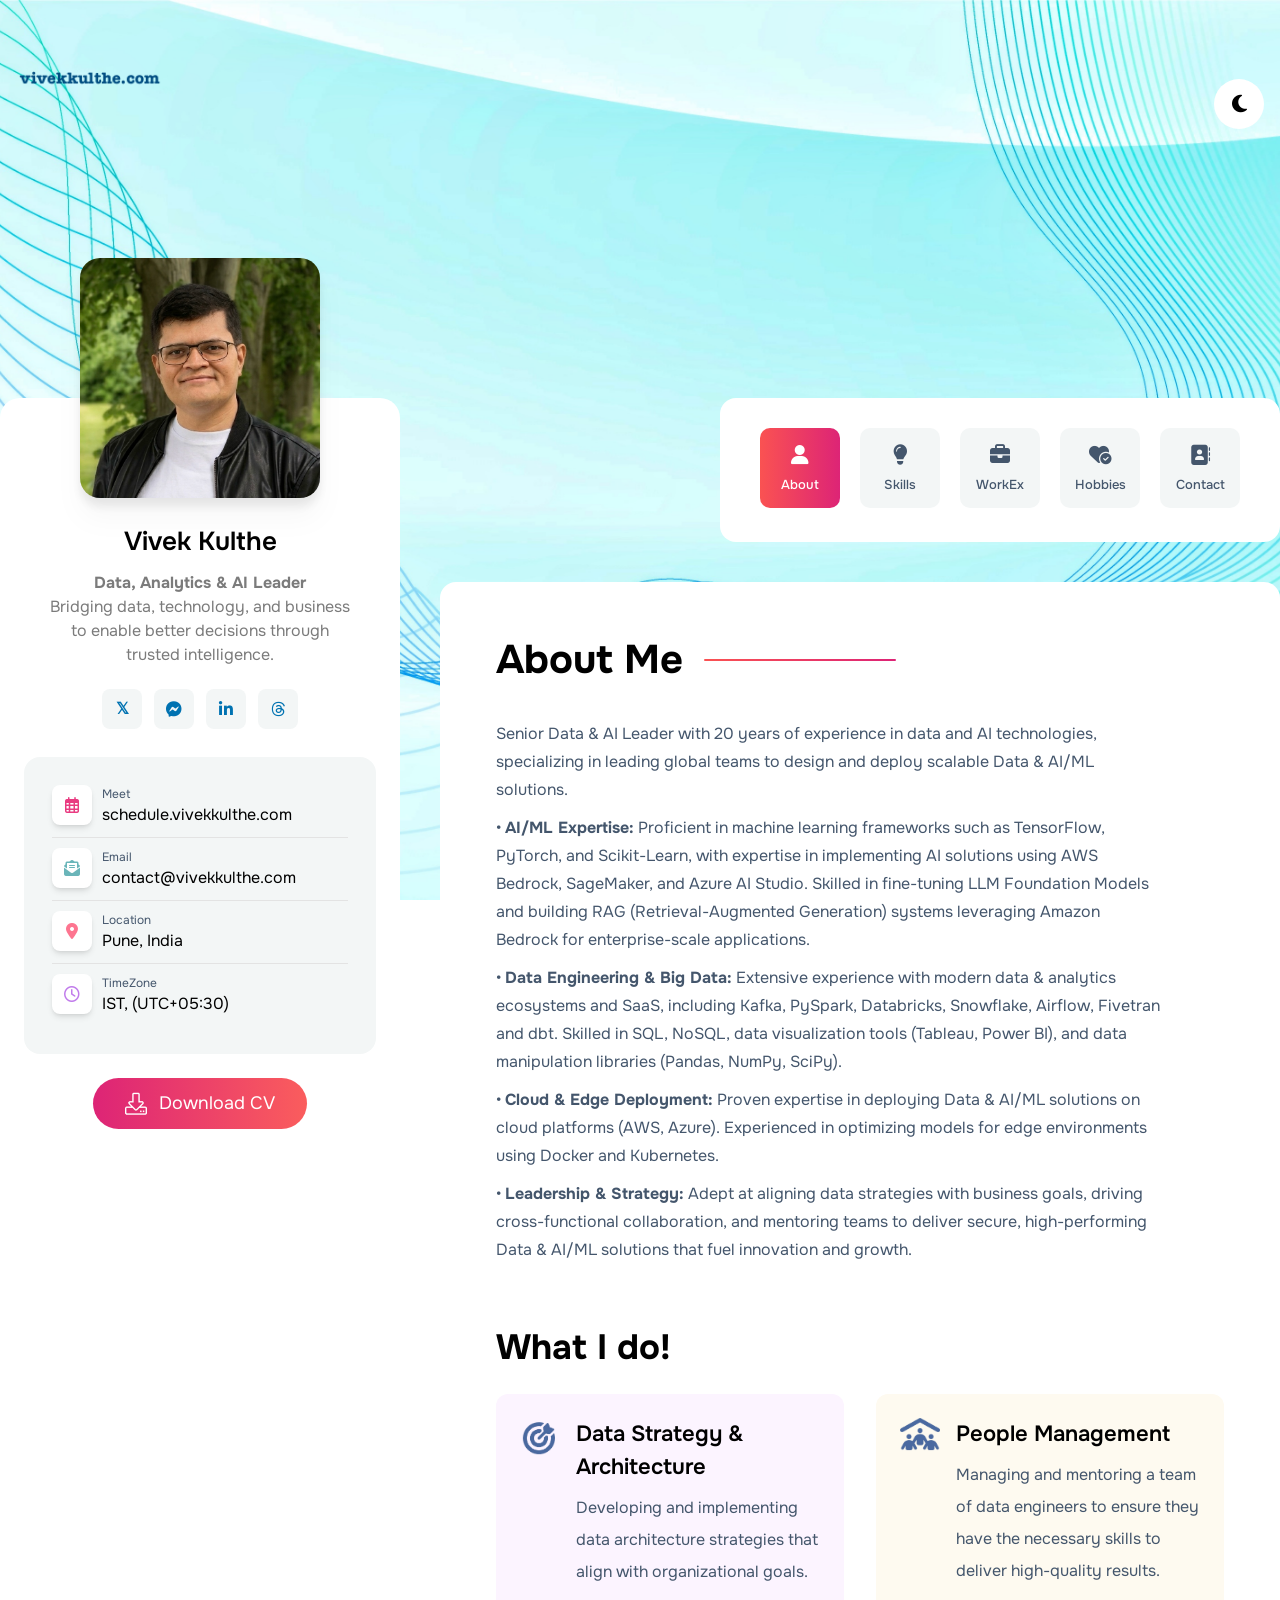
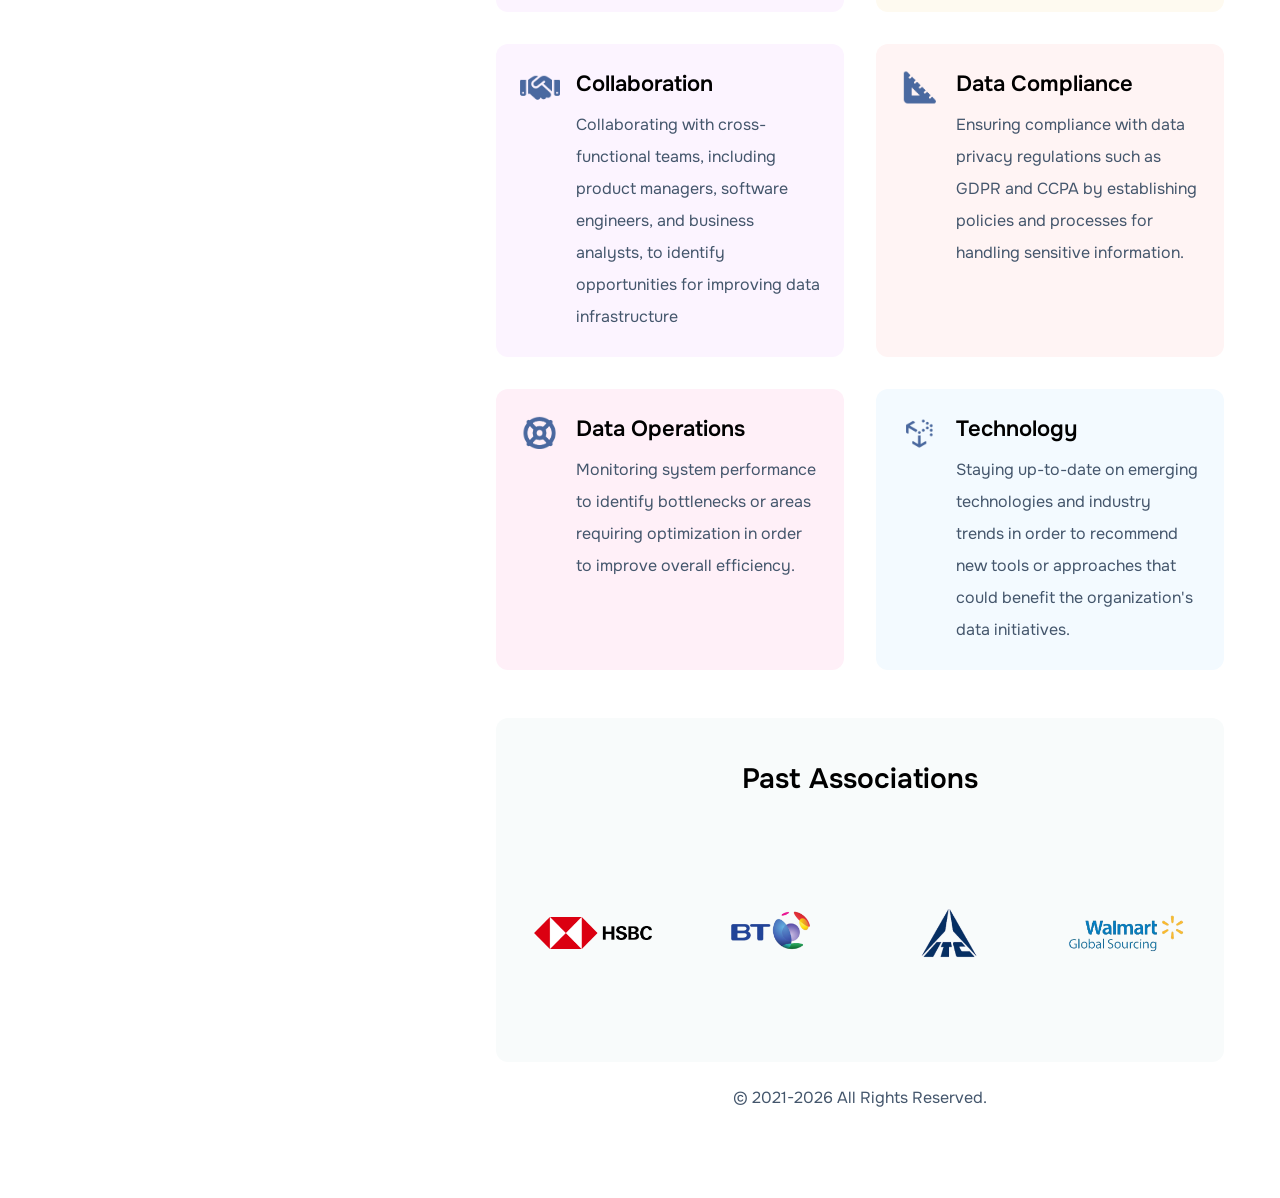
==== commit 09122736: "update" ====
--- a/index.html
+++ b/index.html
@@ -123,7 +123,7 @@
                             <h1 class="mt-6 mb-1 text-[26px] font-semibold dark:text-white"> Vivek Kulthe </h1>
                             <h3
                                 class="mb-4 text-[#7B7B7B] inline-block dark:bg-[#1D1D1D] px-5 py-1.5 rounded-lg dark:text-[#A6A6A6]">
-                                Data & AI Technology and People Leader</h3>
+                                <b>Data, Analytics & AI Leader</b><br> Bridging data, technology, and business to enable better decisions through trusted intelligence.</h3>
                             <div class="flex justify-center space-x-3">
                                 
                                 <!-- twitter icon and link -->
